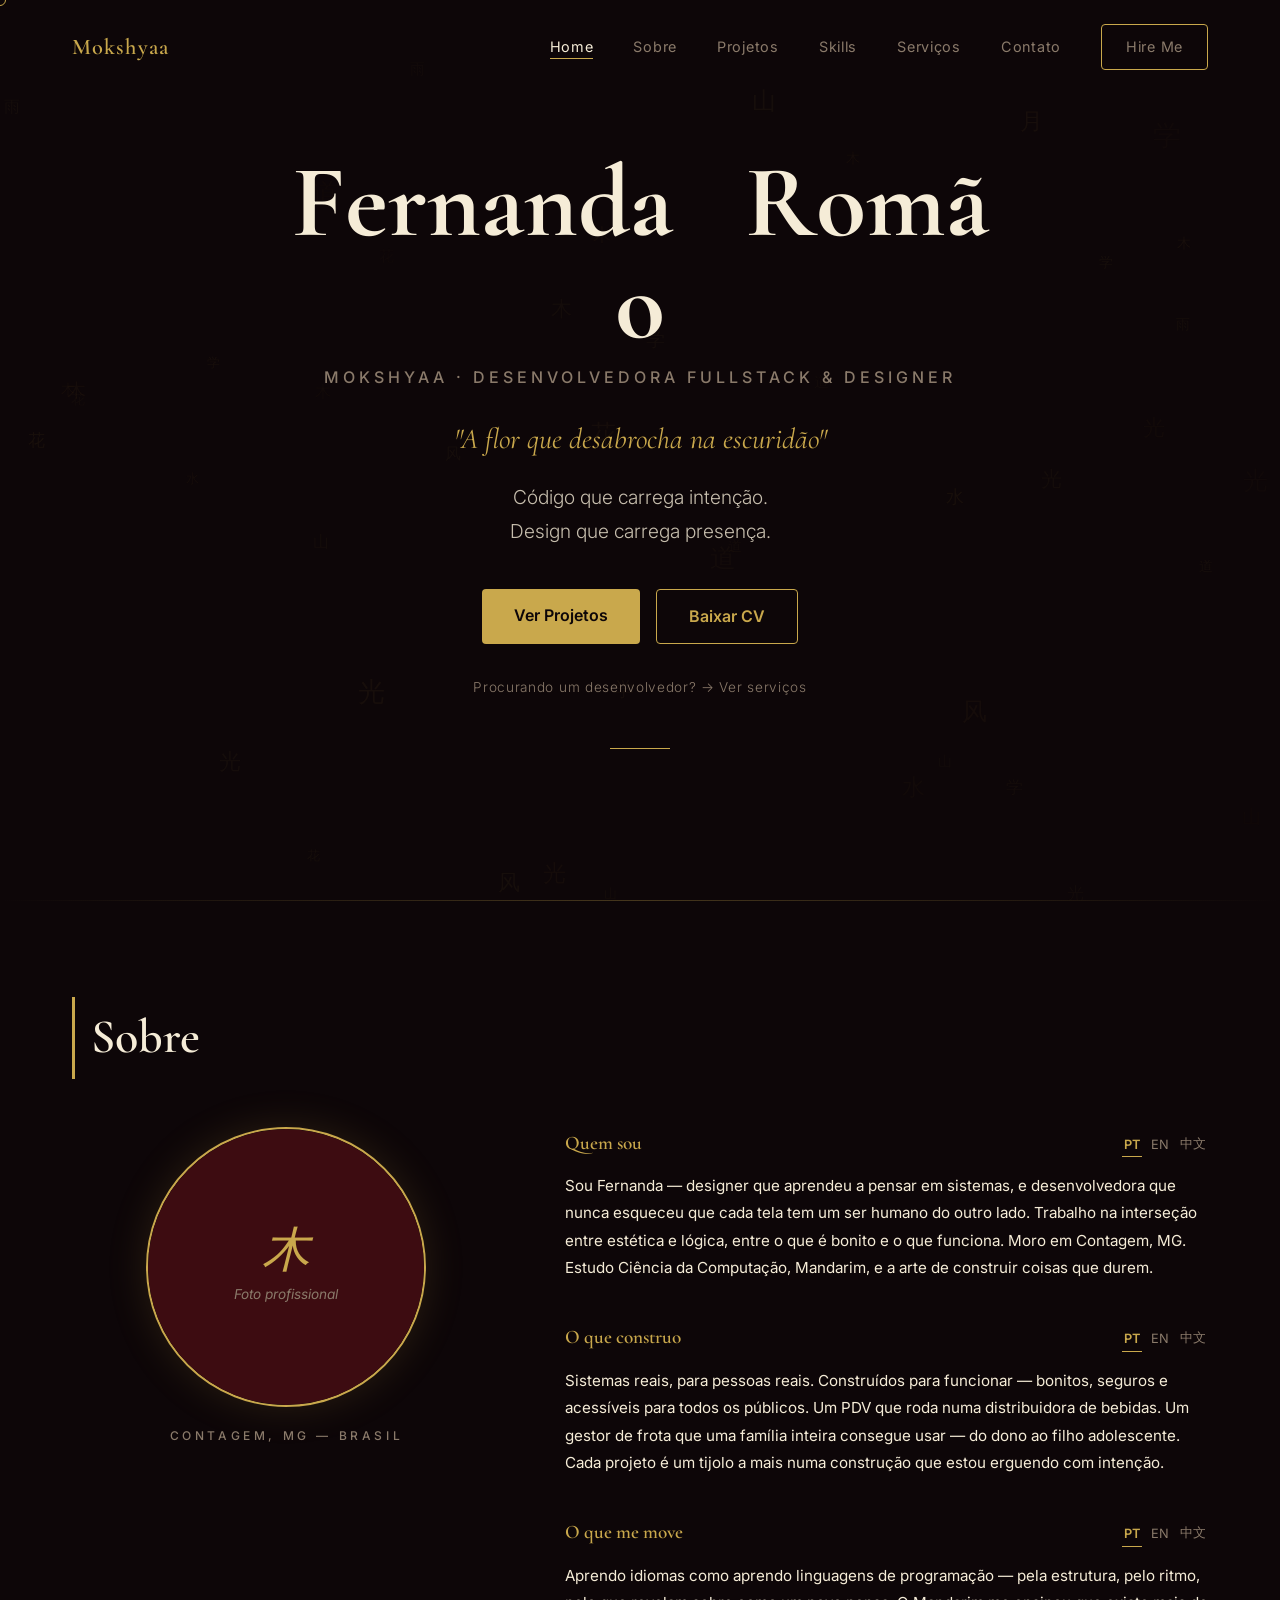
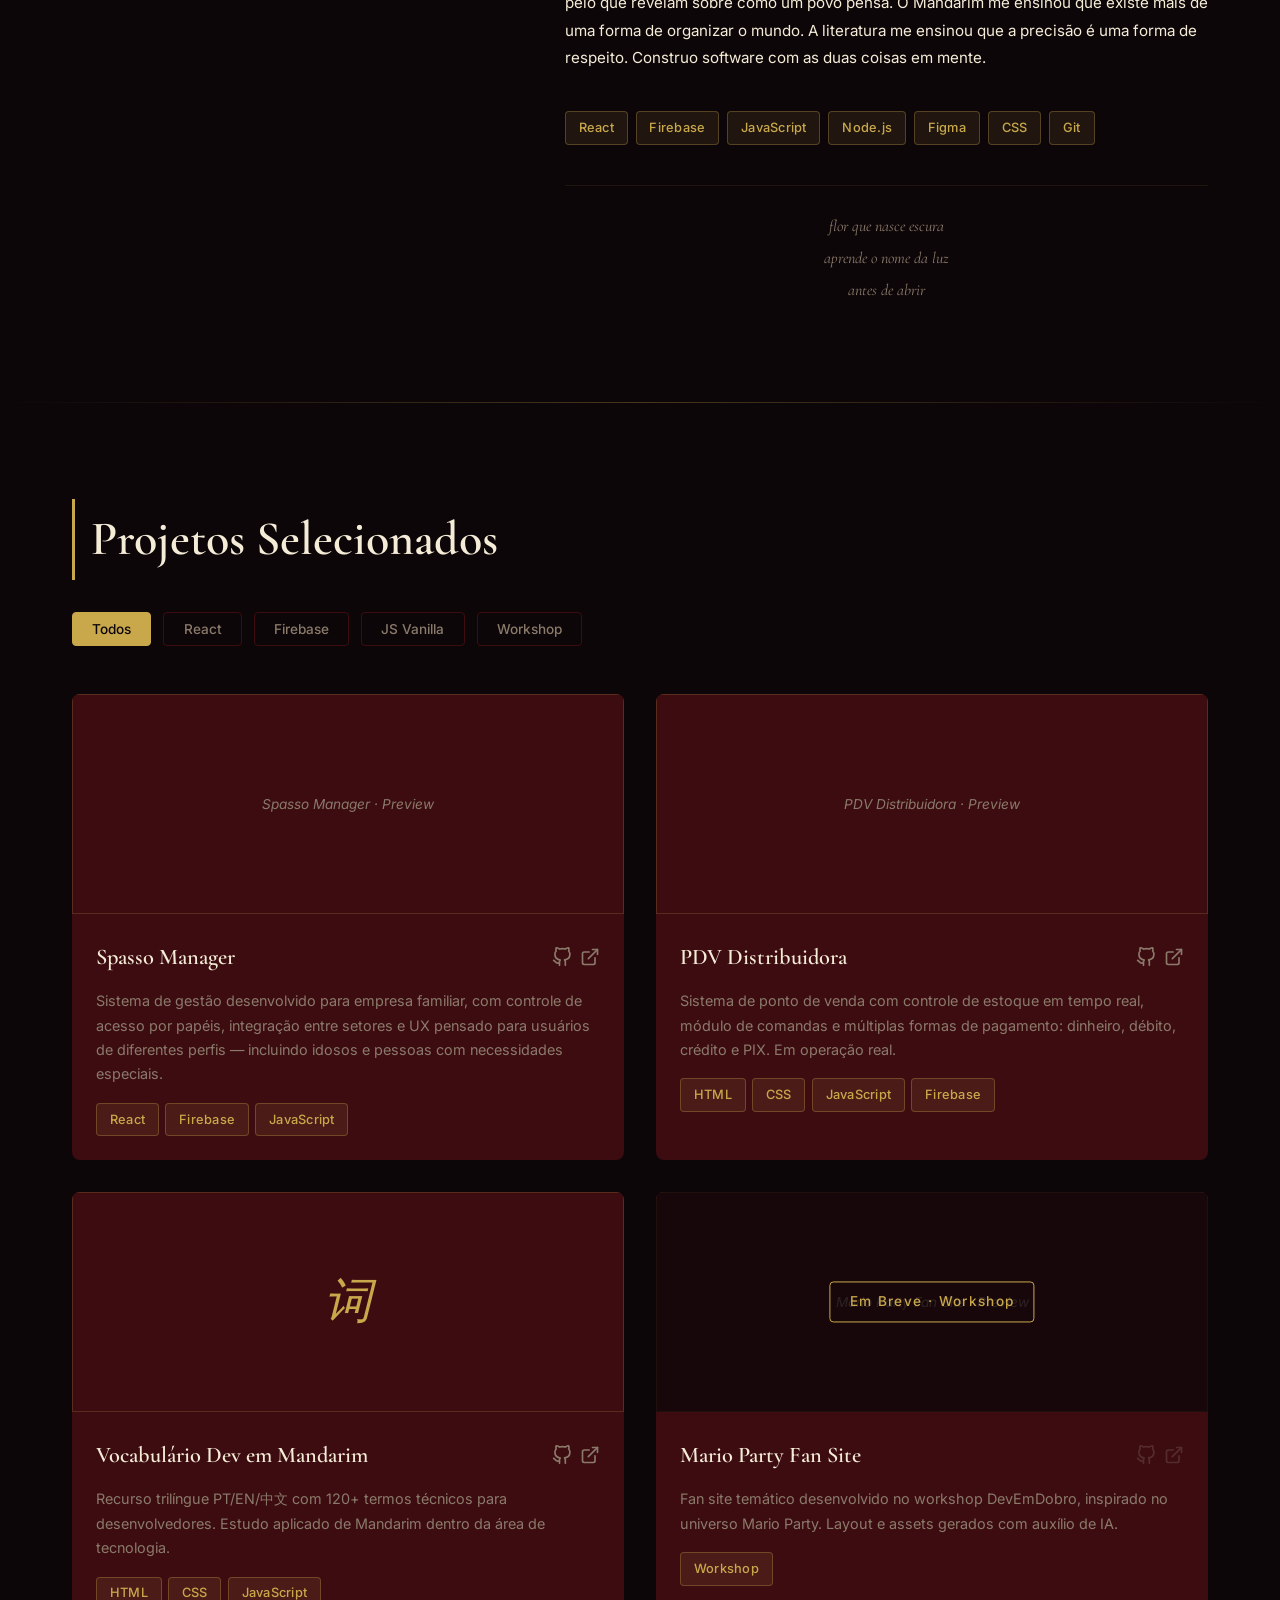
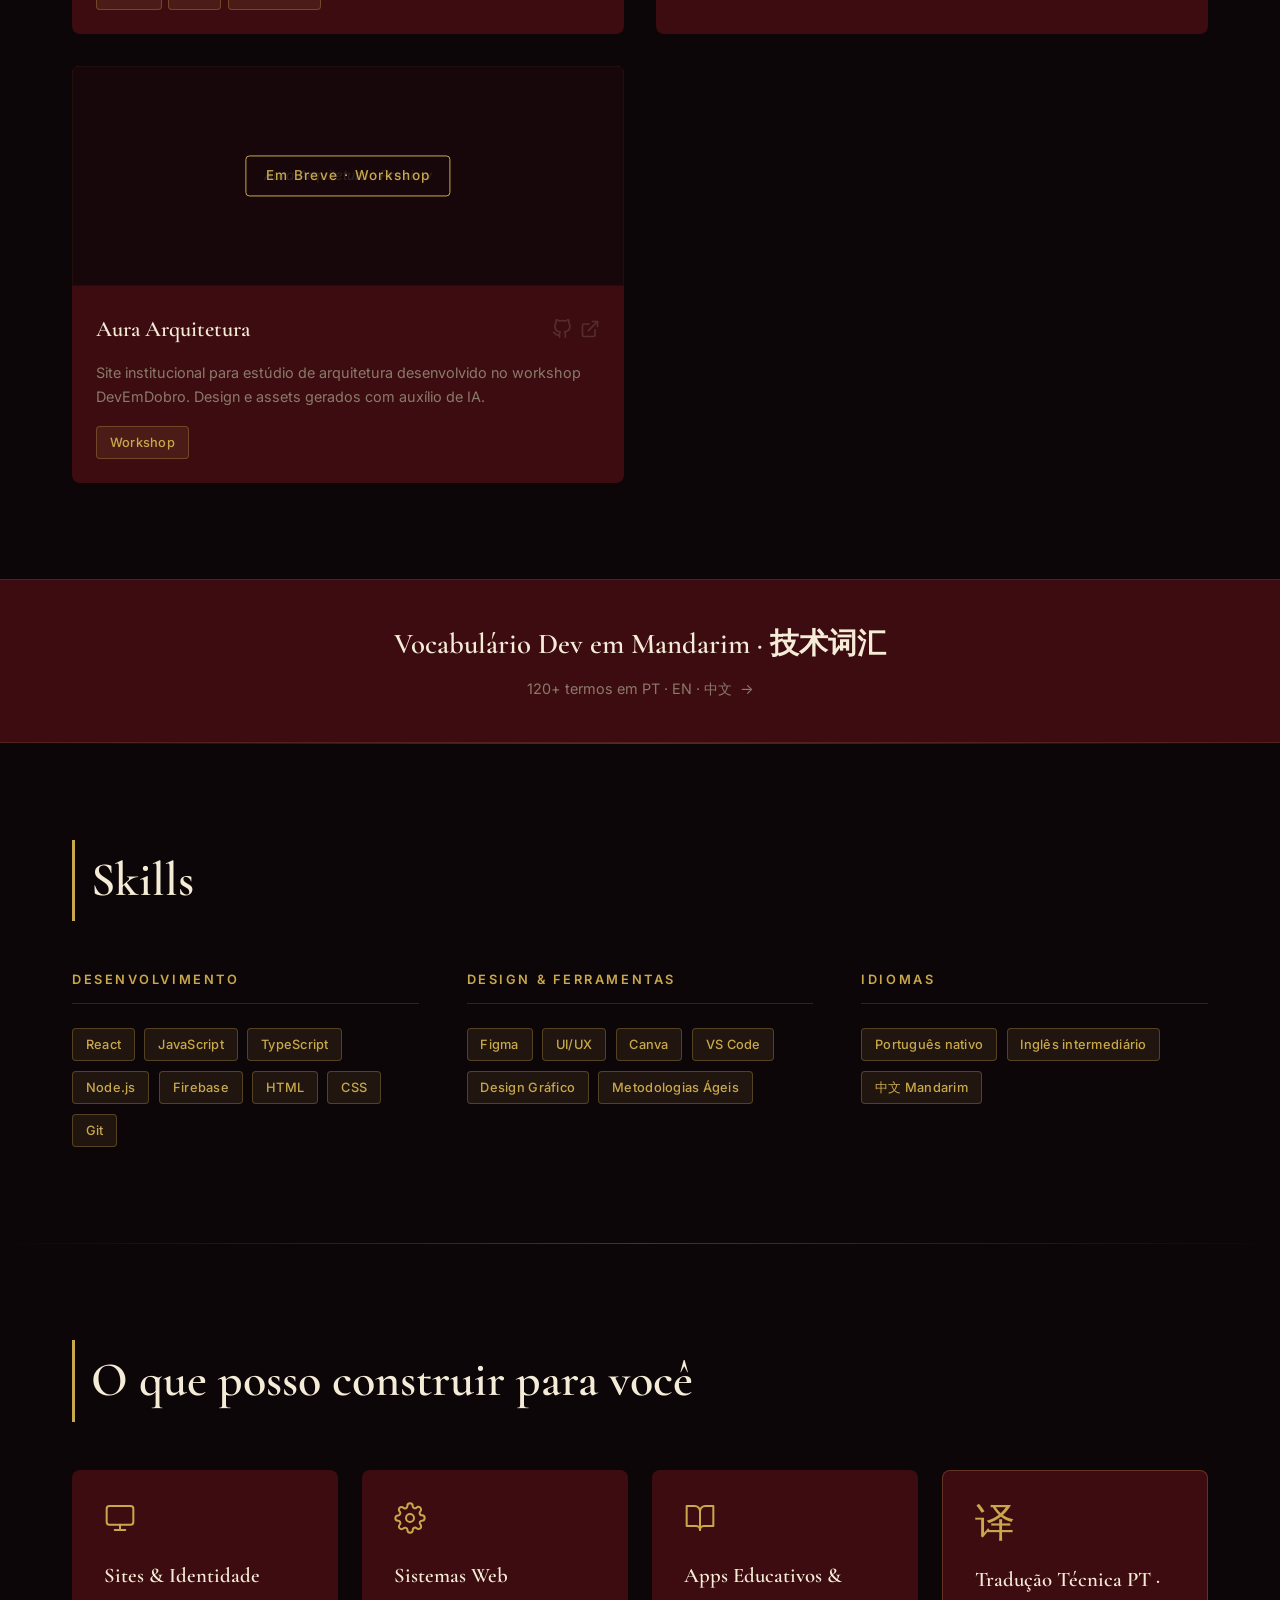
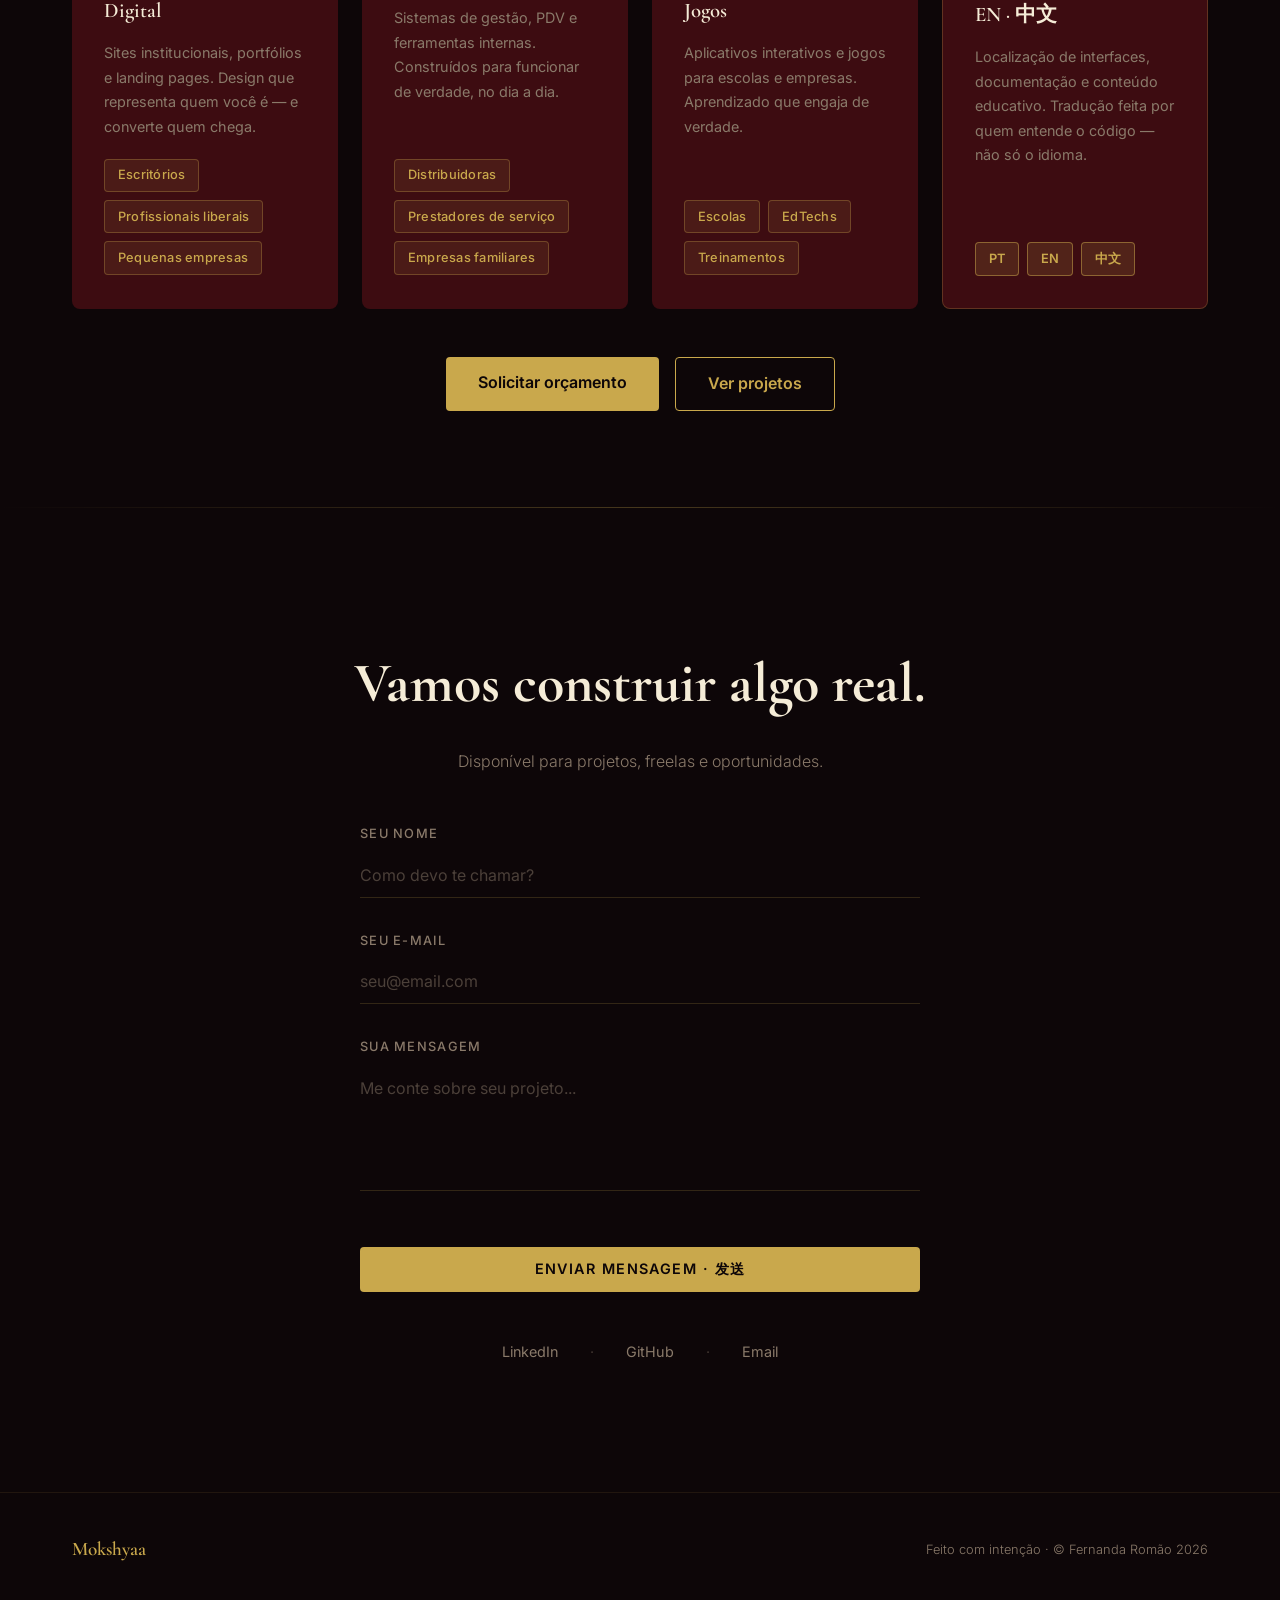
==== index.html @ 6d291804 "feat: estrutura do portifolio Fernanda Romao" ====
<!DOCTYPE html>
<html lang="pt-BR">
<head>
  <meta charset="UTF-8">
  <meta name="viewport" content="width=device-width, initial-scale=1.0">
  <meta name="description" content="Portfólio de Fernanda Romão — Desenvolvedora Fullstack & Designer. Código que carrega intenção. Design que carrega presença.">
  <meta name="author" content="Fernanda Romão">
  <meta name="theme-color" content="#0D0608">
 
  <!-- Open Graph -->
  <meta property="og:title" content="Mokshyaa · Fernanda Romão — Desenvolvedora Fullstack & Designer">
  <meta property="og:description" content="Código que carrega intenção. Design que carrega presença.">
  <meta property="og:type" content="website">
 
  <!-- Google Fonts -->
  <link rel="preconnect" href="https://fonts.googleapis.com">
  <link rel="preconnect" href="https://fonts.gstatic.com" crossorigin>
  <link href="https://fonts.googleapis.com/css2?family=Cormorant+Garamond:ital,wght@0,400;0,600;0,700;1,400;1,700&family=Inter:wght@300;400;500;600&family=JetBrains+Mono:wght@400&display=swap" rel="stylesheet">
 
  <link rel="prefetch" href="vocabulario.html">
 
  <title>Fernanda Romão · Mokshyaa</title>
 
  <!-- Favicon -->
  <link rel="icon" href="data:image/svg+xml,<svg xmlns='http://www.w3.org/2000/svg' viewBox='0 0 100 100'><text y='.9em' font-size='90'>木</text></svg>">
 
  <link rel="stylesheet" href="assets/css/style.css">
</head>
 
<body>
 
  <!-- Cursor customizado (apenas desktop) -->
  <div id="custom-cursor"></div>
 
  <!-- ==========================================
       NAVEGAÇÃO
  =========================================== -->
  <header id="navbar">
    <nav class="nav-container" aria-label="Navegação principal">
      <a href="#hero" class="nav-logo">Mokshyaa</a>
 
      <ul class="nav-links">
        <li><a href="#hero" class="nav-link active">Home</a></li>
        <li><a href="#sobre" class="nav-link">Sobre</a></li>
        <li><a href="#projetos" class="nav-link">Projetos</a></li>
        <li><a href="#skills" class="nav-link">Skills</a></li>
        <li><a href="#servicos" class="nav-link">Serviços</a></li>
        <li><a href="#contato" class="nav-link">Contato</a></li>
        <li><a href="#contato" class="btn-outline nav-hire">Hire Me</a></li>
      </ul>
 
      <button class="hamburger" aria-label="Abrir menu" aria-expanded="false" aria-controls="mobile-menu">
        <span></span>
        <span></span>
        <span></span>
      </button>
    </nav>
  </header>
 
  <!-- Menu mobile fullscreen -->
  <div class="mobile-menu" id="mobile-menu" aria-hidden="true">
    <a href="#hero" class="mobile-link">Home</a>
    <a href="#sobre" class="mobile-link">Sobre</a>
    <a href="#projetos" class="mobile-link">Projetos</a>
    <a href="#skills" class="mobile-link">Skills</a>
    <a href="#servicos" class="mobile-link">Serviços</a>
    <a href="#contato" class="mobile-link">Contato</a>
    <a href="#contato" class="btn-outline">Hire Me</a>
  </div>
 
  <!-- ==========================================
       CONTEÚDO PRINCIPAL
  =========================================== -->
  <main>
 
    <!-- ==========================================
         SEÇÃO 1 — HERO
    =========================================== -->
    <section id="hero" aria-label="Apresentação">
      <canvas id="hero-canvas"></canvas>
 
      <div class="hero-content">
        <h1 class="hero-name">
          <span style="animation-delay:0.05s">F</span><span style="animation-delay:0.10s">e</span><span style="animation-delay:0.15s">r</span><span style="animation-delay:0.20s">n</span><span style="animation-delay:0.25s">a</span><span style="animation-delay:0.30s">n</span><span style="animation-delay:0.35s">d</span><span style="animation-delay:0.40s">a</span>
          <span style="animation-delay:0.45s">&nbsp;</span>
          <span style="animation-delay:0.50s">R</span><span style="animation-delay:0.55s">o</span><span style="animation-delay:0.60s">m</span><span style="animation-delay:0.65s">ã</span><span style="animation-delay:0.70s">o</span>
        </h1>
 
        <p class="hero-brand">Mokshyaa · Desenvolvedora Fullstack & Designer</p>
 
        <p class="hero-tagline">"A flor que desabrocha na escuridão"</p>
 
        <p class="hero-phrase">
          Código que carrega intenção.<br>
          Design que carrega presença.
        </p>
 
        <div class="hero-ctas">
          <a href="#projetos" class="btn-primary">Ver Projetos</a>
          <a href="assets/docs/curriculo-fernanda.pdf" class="btn-outline" download>Baixar CV</a>
        </div>
 
        <a href="#servicos" class="hero-freelance">
          Procurando um desenvolvedor? → Ver serviços
        </a>
 
        <div class="hero-divider"></div>
      </div>
    </section>
 
    <hr class="section-divider">
 
    <!-- ==========================================
         SEÇÃO 2 — SOBRE
    =========================================== -->
    <section id="sobre" class="section">
      <div class="container">
        <h2 class="section-title reveal">Sobre</h2>
 
        <div class="about-grid">
 
          <!-- Coluna esquerda: foto -->
          <div class="about-left reveal">
            <div class="about-photo-wrapper">
              <div class="img-placeholder about-photo-placeholder">
                <span class="about-photo-char" aria-hidden="true">木</span>
                <span class="about-photo-text">Foto profissional</span>
              </div>
            </div>
            <p class="about-location">Contagem, MG — Brasil</p>
          </div>
 
          <!-- Coluna direita: textos -->
          <div class="about-right">
 
            <!-- Bloco 1: Quem sou -->
            <div class="about-block reveal" data-block="1">
              <div class="about-block-header">
                <h3 class="about-block-title">Quem sou</h3>
                <div class="lang-toggles">
                  <button class="lang-btn active" data-lang="pt" aria-label="Português">PT</button>
                  <button class="lang-btn" data-lang="en" aria-label="English">EN</button>
                  <button class="lang-btn" data-lang="zh" aria-label="中文">中文</button>
                </div>
              </div>
              <p class="about-block-text"
                 data-pt="Sou Fernanda — designer que aprendeu a pensar em sistemas, e desenvolvedora que nunca esqueceu que cada tela tem um ser humano do outro lado. Trabalho na interseção entre estética e lógica, entre o que é bonito e o que funciona. Moro em Contagem, MG. Estudo Ciência da Computação, Mandarim, e a arte de construir coisas que durem."
                 data-en="I'm Fernanda — a designer who learned to think in systems, and a developer who never forgot there's a human being on the other side of every screen. I work at the intersection of aesthetics and logic, of what's beautiful and what works. Based in Contagem, MG. Studying Computer Science, Mandarin, and the art of building things that last."
                 data-zh="[文本待审核 — texto pendente de revisão]">
                Sou Fernanda — designer que aprendeu a pensar em sistemas, e desenvolvedora que nunca esqueceu que cada tela tem um ser humano do outro lado. Trabalho na interseção entre estética e lógica, entre o que é bonito e o que funciona. Moro em Contagem, MG. Estudo Ciência da Computação, Mandarim, e a arte de construir coisas que durem.
              </p>
            </div>
 
            <!-- Bloco 2: O que construo -->
            <div class="about-block reveal" data-block="2">
              <div class="about-block-header">
                <h3 class="about-block-title">O que construo</h3>
                <div class="lang-toggles">
                  <button class="lang-btn active" data-lang="pt" aria-label="Português">PT</button>
                  <button class="lang-btn" data-lang="en" aria-label="English">EN</button>
                  <button class="lang-btn" data-lang="zh" aria-label="中文">中文</button>
                </div>
              </div>
              <p class="about-block-text"
                 data-pt="Sistemas reais, para pessoas reais. Construídos para funcionar — bonitos, seguros e acessíveis para todos os públicos. Um PDV que roda numa distribuidora de bebidas. Um gestor de frota que uma família inteira consegue usar — do dono ao filho adolescente. Cada projeto é um tijolo a mais numa construção que estou erguendo com intenção."
                 data-en="Real systems, for real people. Built to work — beautiful, secure and accessible for all audiences. A point-of-sale running in a beverage distributor. A fleet manager a whole family can use — from the owner to the teenage kid. Each project is one more brick in something I'm building with intention."
                 data-zh="[文本待审核]">
                Sistemas reais, para pessoas reais. Construídos para funcionar — bonitos, seguros e acessíveis para todos os públicos. Um PDV que roda numa distribuidora de bebidas. Um gestor de frota que uma família inteira consegue usar — do dono ao filho adolescente. Cada projeto é um tijolo a mais numa construção que estou erguendo com intenção.
              </p>
            </div>
 
            <!-- Bloco 3: O que me move -->
            <div class="about-block reveal" data-block="3">
              <div class="about-block-header">
                <h3 class="about-block-title">O que me move</h3>
                <div class="lang-toggles">
                  <button class="lang-btn active" data-lang="pt" aria-label="Português">PT</button>
                  <button class="lang-btn" data-lang="en" aria-label="English">EN</button>
                  <button class="lang-btn" data-lang="zh" aria-label="中文">中文</button>
                </div>
              </div>
              <p class="about-block-text"
                 data-pt="Aprendo idiomas como aprendo linguagens de programação — pela estrutura, pelo ritmo, pelo que revelam sobre como um povo pensa. O Mandarim me ensinou que existe mais de uma forma de organizar o mundo. A literatura me ensinou que a precisão é uma forma de respeito. Construo software com as duas coisas em mente."
                 data-en="I learn languages the way I learn programming languages — through structure, rhythm, and what they reveal about how a people thinks. Mandarin taught me there's more than one way to organize the world. Literature taught me that precision is a form of respect. I build software with both in mind."
                 data-zh="[文本待审核]">
                Aprendo idiomas como aprendo linguagens de programação — pela estrutura, pelo ritmo, pelo que revelam sobre como um povo pensa. O Mandarim me ensinou que existe mais de uma forma de organizar o mundo. A literatura me ensinou que a precisão é uma forma de respeito. Construo software com as duas coisas em mente.
              </p>
            </div>
 
            <!-- Badges de stack -->
            <div class="about-badges reveal">
              <span class="badge">React</span>
              <span class="badge">Firebase</span>
              <span class="badge">JavaScript</span>
              <span class="badge">Node.js</span>
              <span class="badge">Figma</span>
              <span class="badge">CSS</span>
              <span class="badge">Git</span>
            </div>
 
            <!-- Haiku -->
            <div class="about-haiku reveal">
              flor que nasce escura<br>
              aprende o nome da luz<br>
              antes de abrir
            </div>
 
          </div>
        </div>
      </div>
    </section>
 
    <hr class="section-divider">
 
    <!-- ==========================================
         SEÇÃO 3 — PROJETOS
    =========================================== -->
    <section id="projetos" class="section">
      <div class="container">
        <h2 class="section-title reveal">Projetos Selecionados</h2>
 
        <div class="projects-filter reveal">
          <button class="filter-btn active" data-filter="all">Todos</button>
          <button class="filter-btn" data-filter="react">React</button>
          <button class="filter-btn" data-filter="firebase">Firebase</button>
          <button class="filter-btn" data-filter="js-vanilla">JS Vanilla</button>
          <button class="filter-btn" data-filter="workshop">Workshop</button>
        </div>
 
        <div class="projects-grid">
 
          <!-- Card 1: Spasso Manager -->
          <article class="project-card reveal" data-tags="react firebase">
            <div class="project-image">
              <div class="img-placeholder">Spasso Manager · Preview</div>
            </div>
            <div class="project-body">
              <h3 class="project-title">
                Spasso Manager
                <div class="project-links">
                  <a href="#" class="project-link" aria-label="GitHub">
                    <svg width="20" height="20" viewBox="0 0 24 24" fill="none" stroke="currentColor" stroke-width="2" stroke-linecap="round" stroke-linejoin="round">
                      <path d="M9 19c-5 1.5-5-2.5-7-3m14 6v-3.87a3.37 3.37 0 0 0-.94-2.61c3.14-.35 6.44-1.53 6.44-7A5.44 5.44 0 0 0 20 4.77 5.07 5.07 0 0 0 19.91 1S18.73.65 16 2.48a13.38 13.38 0 0 0-7 0C6.27.65 5.09 1 5.09 1A5.07 5.07 0 0 0 5 4.77a5.44 5.44 0 0 0-1.5 3.78c0 5.42 3.3 6.61 6.44 7A3.37 3.37 0 0 0 9 18.13V22"></path>
                    </svg>
                  </a>
                  <a href="#" class="project-link" aria-label="Demo">
                    <svg width="20" height="20" viewBox="0 0 24 24" fill="none" stroke="currentColor" stroke-width="2" stroke-linecap="round" stroke-linejoin="round">
                      <path d="M18 13v6a2 2 0 0 1-2 2H5a2 2 0 0 1-2-2V8a2 2 0 0 1 2-2h6"></path>
                      <polyline points="15 3 21 3 21 9"></polyline>
                      <line x1="10" y1="14" x2="21" y2="3"></line>
                    </svg>
                  </a>
                </div>
              </h3>
              <p class="project-description">
                Sistema de gestão desenvolvido para empresa familiar, com controle de acesso por papéis, integração entre setores e UX pensado para usuários de diferentes perfis — incluindo idosos e pessoas com necessidades especiais.
              </p>
              <div class="project-tags">
                <span class="badge">React</span>
                <span class="badge">Firebase</span>
                <span class="badge">JavaScript</span>
              </div>
            </div>
          </article>
 
          <!-- Card 2: PDV Distribuidora -->
          <article class="project-card reveal" data-tags="js-vanilla firebase">
            <div class="project-image">
              <div class="img-placeholder">PDV Distribuidora · Preview</div>
            </div>
            <div class="project-body">
              <h3 class="project-title">
                PDV Distribuidora
                <div class="project-links">
                  <a href="#" class="project-link" aria-label="GitHub">
                    <svg width="20" height="20" viewBox="0 0 24 24" fill="none" stroke="currentColor" stroke-width="2" stroke-linecap="round" stroke-linejoin="round">
                      <path d="M9 19c-5 1.5-5-2.5-7-3m14 6v-3.87a3.37 3.37 0 0 0-.94-2.61c3.14-.35 6.44-1.53 6.44-7A5.44 5.44 0 0 0 20 4.77 5.07 5.07 0 0 0 19.91 1S18.73.65 16 2.48a13.38 13.38 0 0 0-7 0C6.27.65 5.09 1 5.09 1A5.07 5.07 0 0 0 5 4.77a5.44 5.44 0 0 0-1.5 3.78c0 5.42 3.3 6.61 6.44 7A3.37 3.37 0 0 0 9 18.13V22"></path>
                    </svg>
                  </a>
                  <a href="#" class="project-link" aria-label="Demo">
                    <svg width="20" height="20" viewBox="0 0 24 24" fill="none" stroke="currentColor" stroke-width="2" stroke-linecap="round" stroke-linejoin="round">
                      <path d="M18 13v6a2 2 0 0 1-2 2H5a2 2 0 0 1-2-2V8a2 2 0 0 1 2-2h6"></path>
                      <polyline points="15 3 21 3 21 9"></polyline>
                      <line x1="10" y1="14" x2="21" y2="3"></line>
                    </svg>
                  </a>
                </div>
              </h3>
              <p class="project-description">
                Sistema de ponto de venda com controle de estoque em tempo real, módulo de comandas e múltiplas formas de pagamento: dinheiro, débito, crédito e PIX. Em operação real.
              </p>
              <div class="project-tags">
                <span class="badge">HTML</span>
                <span class="badge">CSS</span>
                <span class="badge">JavaScript</span>
                <span class="badge">Firebase</span>
              </div>
            </div>
          </article>
 
          <!-- Card 3: Vocabulário Dev em Mandarim -->
          <article class="project-card reveal" data-tags="js-vanilla">
            <div class="project-image">
              <div class="img-placeholder" style="font-family:'Cormorant Garamond',serif;font-size:3rem;color:#C9A84C;">词</div>
            </div>
            <div class="project-body">
              <h3 class="project-title">
                Vocabulário Dev em Mandarim
                <div class="project-links">
                  <a href="#" class="project-link" aria-label="GitHub">
                    <svg width="20" height="20" viewBox="0 0 24 24" fill="none" stroke="currentColor" stroke-width="2" stroke-linecap="round" stroke-linejoin="round">
                      <path d="M9 19c-5 1.5-5-2.5-7-3m14 6v-3.87a3.37 3.37 0 0 0-.94-2.61c3.14-.35 6.44-1.53 6.44-7A5.44 5.44 0 0 0 20 4.77 5.07 5.07 0 0 0 19.91 1S18.73.65 16 2.48a13.38 13.38 0 0 0-7 0C6.27.65 5.09 1 5.09 1A5.07 5.07 0 0 0 5 4.77a5.44 5.44 0 0 0-1.5 3.78c0 5.42 3.3 6.61 6.44 7A3.37 3.37 0 0 0 9 18.13V22"></path>
                    </svg>
                  </a>
                  <a href="vocabulario.html" class="project-link" aria-label="Ver vocabulário">
                    <svg width="20" height="20" viewBox="0 0 24 24" fill="none" stroke="currentColor" stroke-width="2" stroke-linecap="round" stroke-linejoin="round">
                      <path d="M18 13v6a2 2 0 0 1-2 2H5a2 2 0 0 1-2-2V8a2 2 0 0 1 2-2h6"></path>
                      <polyline points="15 3 21 3 21 9"></polyline>
                      <line x1="10" y1="14" x2="21" y2="3"></line>
                    </svg>
                  </a>
                </div>
              </h3>
              <p class="project-description">
                Recurso trilíngue PT/EN/中文 com 120+ termos técnicos para desenvolvedores. Estudo aplicado de Mandarim dentro da área de tecnologia.
              </p>
              <div class="project-tags">
                <span class="badge">HTML</span>
                <span class="badge">CSS</span>
                <span class="badge">JavaScript</span>
              </div>
            </div>
          </article>
 
          <!-- Card 4: Mario Party Fan Site (Em Breve) -->
          <article class="project-card project-card--coming reveal" data-tags="workshop">
            <div class="project-image">
              <div class="img-placeholder">Mario Party Fan Site · Preview</div>
              <div class="project-image-overlay">
                <span class="project-coming-soon-badge">Em Breve · Workshop</span>
              </div>
            </div>
            <div class="project-body">
              <h3 class="project-title">
                Mario Party Fan Site
                <div class="project-links">
                  <span class="project-link project-link--disabled" aria-label="Indisponível">
                    <svg width="20" height="20" viewBox="0 0 24 24" fill="none" stroke="currentColor" stroke-width="2" stroke-linecap="round" stroke-linejoin="round">
                      <path d="M9 19c-5 1.5-5-2.5-7-3m14 6v-3.87a3.37 3.37 0 0 0-.94-2.61c3.14-.35 6.44-1.53 6.44-7A5.44 5.44 0 0 0 20 4.77 5.07 5.07 0 0 0 19.91 1S18.73.65 16 2.48a13.38 13.38 0 0 0-7 0C6.27.65 5.09 1 5.09 1A5.07 5.07 0 0 0 5 4.77a5.44 5.44 0 0 0-1.5 3.78c0 5.42 3.3 6.61 6.44 7A3.37 3.37 0 0 0 9 18.13V22"></path>
                    </svg>
                  </span>
                  <span class="project-link project-link--disabled" aria-label="Indisponível">
                    <svg width="20" height="20" viewBox="0 0 24 24" fill="none" stroke="currentColor" stroke-width="2" stroke-linecap="round" stroke-linejoin="round">
                      <path d="M18 13v6a2 2 0 0 1-2 2H5a2 2 0 0 1-2-2V8a2 2 0 0 1 2-2h6"></path>
                      <polyline points="15 3 21 3 21 9"></polyline>
                      <line x1="10" y1="14" x2="21" y2="3"></line>
                    </svg>
                  </span>
                </div>
              </h3>
              <p class="project-description">
                Fan site temático desenvolvido no workshop DevEmDobro, inspirado no universo Mario Party. Layout e assets gerados com auxílio de IA.
              </p>
              <div class="project-tags">
                <span class="badge">Workshop</span>
              </div>
            </div>
          </article>
 
          <!-- Card 5: Aura Arquitetura (Em Breve) -->
          <article class="project-card project-card--coming reveal" data-tags="workshop">
            <div class="project-image">
              <div class="img-placeholder">Aura Arquitetura · Preview</div>
              <div class="project-image-overlay">
                <span class="project-coming-soon-badge">Em Breve · Workshop</span>
              </div>
            </div>
            <div class="project-body">
              <h3 class="project-title">
                Aura Arquitetura
                <div class="project-links">
                  <span class="project-link project-link--disabled" aria-label="Indisponível">
                    <svg width="20" height="20" viewBox="0 0 24 24" fill="none" stroke="currentColor" stroke-width="2" stroke-linecap="round" stroke-linejoin="round">
                      <path d="M9 19c-5 1.5-5-2.5-7-3m14 6v-3.87a3.37 3.37 0 0 0-.94-2.61c3.14-.35 6.44-1.53 6.44-7A5.44 5.44 0 0 0 20 4.77 5.07 5.07 0 0 0 19.91 1S18.73.65 16 2.48a13.38 13.38 0 0 0-7 0C6.27.65 5.09 1 5.09 1A5.07 5.07 0 0 0 5 4.77a5.44 5.44 0 0 0-1.5 3.78c0 5.42 3.3 6.61 6.44 7A3.37 3.37 0 0 0 9 18.13V22"></path>
                    </svg>
                  </span>
                  <span class="project-link project-link--disabled" aria-label="Indisponível">
                    <svg width="20" height="20" viewBox="0 0 24 24" fill="none" stroke="currentColor" stroke-width="2" stroke-linecap="round" stroke-linejoin="round">
                      <path d="M18 13v6a2 2 0 0 1-2 2H5a2 2 0 0 1-2-2V8a2 2 0 0 1 2-2h6"></path>
                      <polyline points="15 3 21 3 21 9"></polyline>
                      <line x1="10" y1="14" x2="21" y2="3"></line>
                    </svg>
                  </span>
                </div>
              </h3>
              <p class="project-description">
                Site institucional para estúdio de arquitetura desenvolvido no workshop DevEmDobro. Design e assets gerados com auxílio de IA.
              </p>
              <div class="project-tags">
                <span class="badge">Workshop</span>
              </div>
            </div>
          </article>
 
        </div>
      </div>
    </section>
 
    <!-- ==========================================
         BANNER — Vocabulário Tech
    =========================================== -->
    <a href="vocabulario.html" class="vocab-banner" aria-label="Ver vocabulário completo">
      <div class="container">
        <div class="vocab-banner-content">
          <span class="vocab-banner-title">Vocabulário Dev em Mandarim · 技术词汇</span>
          <span class="vocab-banner-sub">
            120+ termos em PT · EN · 中文
            <span class="vocab-banner-arrow">→</span>
          </span>
        </div>
      </div>
    </a>
 
    <hr class="section-divider">
 
    <!-- ==========================================
         SEÇÃO 5 — SKILLS
    =========================================== -->
    <section id="skills" class="section">
      <div class="container">
        <h2 class="section-title reveal">Skills</h2>
 
        <div class="skills-grid">
 
          <div class="skills-column reveal">
            <h3>Desenvolvimento</h3>
            <div class="skills-tags">
              <span class="skill-tag badge">React</span>
              <span class="skill-tag badge">JavaScript</span>
              <span class="skill-tag badge">TypeScript</span>
              <span class="skill-tag badge">Node.js</span>
              <span class="skill-tag badge">Firebase</span>
              <span class="skill-tag badge">HTML</span>
              <span class="skill-tag badge">CSS</span>
              <span class="skill-tag badge">Git</span>
            </div>
          </div>
 
          <div class="skills-column reveal">
            <h3>Design & Ferramentas</h3>
            <div class="skills-tags">
              <span class="skill-tag badge">Figma</span>
              <span class="skill-tag badge">UI/UX</span>
              <span class="skill-tag badge">Canva</span>
              <span class="skill-tag badge">VS Code</span>
              <span class="skill-tag badge">Design Gráfico</span>
              <span class="skill-tag badge">Metodologias Ágeis</span>
            </div>
          </div>
 
          <div class="skills-column reveal">
            <h3>Idiomas</h3>
            <div class="skills-tags">
              <span class="skill-tag badge">Português nativo</span>
              <span class="skill-tag badge">Inglês intermediário</span>
              <span class="skill-tag badge">中文 Mandarim</span>
            </div>
          </div>
 
        </div>
      </div>
    </section>
 
    <hr class="section-divider">
 
    <!-- ==========================================
         SEÇÃO 6 — SERVIÇOS
    =========================================== -->
    <section id="servicos" class="section">
      <div class="container">
        <h2 class="section-title reveal">O que posso construir para você</h2>
 
        <div class="services-grid">
 
          <!-- Card 1: Sites -->
          <article class="service-card reveal">
            <span class="service-icon" aria-hidden="true">
              <svg width="32" height="32" viewBox="0 0 24 24" fill="none" stroke="currentColor" stroke-width="1.5" stroke-linecap="round" stroke-linejoin="round">
                <rect x="2" y="3" width="20" height="14" rx="2" ry="2"></rect>
                <line x1="8" y1="21" x2="16" y2="21"></line>
                <line x1="12" y1="17" x2="12" y2="21"></line>
              </svg>
            </span>
            <h3 class="service-title">Sites & Identidade Digital</h3>
            <p class="service-description">
              Sites institucionais, portfólios e landing pages.
              Design que representa quem você é — e converte quem chega.
            </p>
            <div class="service-badges">
              <span class="badge">Escritórios</span>
              <span class="badge">Profissionais liberais</span>
              <span class="badge">Pequenas empresas</span>
            </div>
          </article>
 
          <!-- Card 2: Sistemas -->
          <article class="service-card reveal">
            <span class="service-icon" aria-hidden="true">
              <svg width="32" height="32" viewBox="0 0 24 24" fill="none" stroke="currentColor" stroke-width="1.5" stroke-linecap="round" stroke-linejoin="round">
                <circle cx="12" cy="12" r="3"></circle>
                <path d="M19.4 15a1.65 1.65 0 0 0 .33 1.82l.06.06a2 2 0 0 1 0 2.83 2 2 0 0 1-2.83 0l-.06-.06a1.65 1.65 0 0 0-1.82-.33 1.65 1.65 0 0 0-1 1.51V21a2 2 0 0 1-2 2 2 2 0 0 1-2-2v-.09A1.65 1.65 0 0 0 9 19.4a1.65 1.65 0 0 0-1.82.33l-.06.06a2 2 0 0 1-2.83 0 2 2 0 0 1 0-2.83l.06-.06a1.65 1.65 0 0 0 .33-1.82 1.65 1.65 0 0 0-1.51-1H3a2 2 0 0 1-2-2 2 2 0 0 1 2-2h.09A1.65 1.65 0 0 0 4.6 9a1.65 1.65 0 0 0-.33-1.82l-.06-.06a2 2 0 0 1 0-2.83 2 2 0 0 1 2.83 0l.06.06a1.65 1.65 0 0 0 1.82.33H9a1.65 1.65 0 0 0 1-1.51V3a2 2 0 0 1 2-2 2 2 0 0 1 2 2v.09a1.65 1.65 0 0 0 1 1.51 1.65 1.65 0 0 0 1.82-.33l.06-.06a2 2 0 0 1 2.83 0 2 2 0 0 1 0 2.83l-.06.06a1.65 1.65 0 0 0-.33 1.82V9a1.65 1.65 0 0 0 1.51 1H21a2 2 0 0 1 2 2 2 2 0 0 1-2 2h-.09a1.65 1.65 0 0 0-1.51 1z"></path>
              </svg>
            </span>
            <h3 class="service-title">Sistemas Web</h3>
            <p class="service-description">
              Sistemas de gestão, PDV e ferramentas internas.
              Construídos para funcionar de verdade, no dia a dia.
            </p>
            <div class="service-badges">
              <span class="badge">Distribuidoras</span>
              <span class="badge">Prestadores de serviço</span>
              <span class="badge">Empresas familiares</span>
            </div>
          </article>
 
          <!-- Card 3: Apps Educativos -->
          <article class="service-card reveal">
            <span class="service-icon" aria-hidden="true">
              <svg width="32" height="32" viewBox="0 0 24 24" fill="none" stroke="currentColor" stroke-width="1.5" stroke-linecap="round" stroke-linejoin="round">
                <path d="M2 3h6a4 4 0 0 1 4 4v14a3 3 0 0 0-3-3H2z"></path>
                <path d="M22 3h-6a4 4 0 0 0-4 4v14a3 3 0 0 1 3-3h7z"></path>
              </svg>
            </span>
            <h3 class="service-title">Apps Educativos & Jogos</h3>
            <p class="service-description">
              Aplicativos interativos e jogos para escolas e empresas.
              Aprendizado que engaja de verdade.
            </p>
            <div class="service-badges">
              <span class="badge">Escolas</span>
              <span class="badge">EdTechs</span>
              <span class="badge">Treinamentos</span>
            </div>
          </article>
 
          <!-- Card 4: Tradução Técnica (destaque) -->
          <article class="service-card service-card--highlight reveal">
            <span class="service-icon service-icon--char" aria-hidden="true">译</span>
            <h3 class="service-title">Tradução Técnica PT · EN · 中文</h3>
            <p class="service-description">
              Localização de interfaces, documentação e conteúdo educativo.
              Tradução feita por quem entende o código — não só o idioma.
            </p>
            <div class="service-badges">
              <span class="badge badge--gold">PT</span>
              <span class="badge badge--gold">EN</span>
              <span class="badge badge--gold">中文</span>
            </div>
          </article>
 
        </div>
 
        <div class="services-ctas reveal">
          <a href="#contato" class="btn-primary">Solicitar orçamento</a>
          <a href="#projetos" class="btn-outline">Ver projetos</a>
        </div>
      </div>
    </section>
 
    <hr class="section-divider">
 
    <!-- ==========================================
         SEÇÃO 7 — CONTATO
    =========================================== -->
    <section id="contato" class="section section-contact">
      <div class="container">
 
        <h2 class="contact-title reveal">Vamos construir algo real.</h2>
 
        <p class="contact-subtitle reveal">
          Disponível para projetos, freelas e oportunidades.
        </p>
 
        <form class="contact-form reveal" id="contactForm" novalidate>
 
          <div class="form-group" id="group-nome">
            <label for="nome">Seu Nome</label>
            <input type="text" id="nome" name="nome"
              placeholder="Como devo te chamar?" autocomplete="name">
            <span class="form-error-msg" id="error-nome">Nome é obrigatório</span>
          </div>
 
          <div class="form-group" id="group-email">
            <label for="email">Seu E-mail</label>
            <input type="email" id="email" name="email"
              placeholder="seu@email.com" autocomplete="email">
            <span class="form-error-msg" id="error-email">E-mail é obrigatório</span>
          </div>
 
          <div class="form-group" id="group-mensagem">
            <label for="mensagem">Sua Mensagem</label>
            <textarea id="mensagem" name="mensagem" rows="5"
              placeholder="Me conte sobre seu projeto..."></textarea>
            <span class="form-error-msg" id="error-mensagem">Mensagem é obrigatória</span>
          </div>
 
          <button type="submit" class="btn-primary contact-submit">
            ENVIAR MENSAGEM · 发送
          </button>
 
        </form>
 
        <div class="contact-success" id="contactSuccess" hidden>
          Mensagem enviada. Em breve retorno.
        </div>
 
        <div class="contact-links reveal">
          <a href="#" class="contact-link" target="_blank" rel="noopener noreferrer">LinkedIn</a>
          <span class="contact-link-separator">·</span>
          <a href="#" class="contact-link" target="_blank" rel="noopener noreferrer">GitHub</a>
          <span class="contact-link-separator">·</span>
          <a href="mailto:seuemail@email.com" class="contact-link">Email</a>
        </div>
 
      </div>
    </section>
 
  </main>
 
  <!-- ==========================================
       FOOTER
  =========================================== -->
  <footer class="footer">
    <div class="container">
      <div class="footer-content">
        <span class="footer-brand">Mokshyaa</span>
        <span class="footer-copy">Feito com intenção · © Fernanda Romão 2026</span>
      </div>
    </div>
  </footer>
 
  <!-- Botão scroll-to-top -->
  <button class="scroll-top-btn" id="scrollTopBtn" aria-label="Voltar ao topo">
    <svg width="20" height="20" viewBox="0 0 24 24" fill="none" stroke="currentColor" stroke-width="2" stroke-linecap="round" stroke-linejoin="round">
      <line x1="12" y1="19" x2="12" y2="5"></line>
      <polyline points="5 12 12 5 19 12"></polyline>
    </svg>
  </button>
 
  <!-- JavaScript -->
  <script src="assets/js/main.js" defer></script>
 
</body>
</html>
---- assets/css/style.css ----
/* ============================================
       === PALETA DE CORES & VARIÁVEIS ===
       ============================================ */
    :root {
      --bg-primary: #0D0608;
      --bg-surface: #3D0C11;
      --bg-deep: #2A0A0A;
      --text-primary: #F5ECD7;
      --text-muted: #8A7A6A;
      --accent-gold: #C9A84C;
      --accent-hover: #E2BC6A;
      --transition-fast: 200ms ease;
      --transition-mid: 300ms ease;
      --transition-slow: 600ms ease;
    }

    /* ============================================
       === RESET & BASE ===
       ============================================ */
    *,
    *::before,
    *::after {
      box-sizing: border-box;
      margin: 0;
      padding: 0;
    }

    html {
      scroll-behavior: smooth;
    }

    ::selection {
      background: #C9A84C;
      color: #0D0608;
    }

    /* ============================================
       === TIPOGRAFIA BASE ===
       ============================================ */
    body {
      font-family: 'Inter', sans-serif;
      background: var(--bg-primary);
      color: var(--text-primary);
      line-height: 1.7;
      overflow-x: hidden;
      -webkit-font-smoothing: antialiased;
      -moz-osx-font-smoothing: grayscale;
    }

    h1, h2, h3 {
      font-family: 'Cormorant Garamond', serif;
    }

    code, pre {
      font-family: 'JetBrains Mono', monospace;
    }

    /* Tamanhos base responsivos com clamp() */
    h1 { font-size: clamp(2rem, 5vw, 3.5rem); }
    h2 { font-size: clamp(1.5rem, 4vw, 2.5rem); }
    h3 { font-size: clamp(1.2rem, 3vw, 1.8rem); }
    p  { font-size: clamp(0.9rem, 1.5vw, 1rem); }

    /* ============================================
       === UTILITÁRIOS ===
       ============================================ */
    .container {
      max-width: 1200px;
      margin: 0 auto;
      padding: 0 2rem;
    }

    /* Título de seção com barra decorativa à esquerda */
    .section-title {
      font-family: 'Cormorant Garamond', serif;
      font-weight: 600;
      font-size: clamp(2rem, 5vw, 3rem);
      color: #F5ECD7;
      border-left: 3px solid var(--accent-gold);
      padding-left: 1rem;
      margin-bottom: 2rem;
    }

    /* Badge decorativo */
    .badge {
      display: inline-block;
      background: rgba(201, 168, 76, 0.1);
      border: 1px solid rgba(201, 168, 76, 0.3);
      color: #C9A84C;
      border-radius: 4px;
      padding: 0.3rem 0.8rem;
      font-family: 'Inter', sans-serif;
      font-weight: 500;
      font-size: 0.8rem;
      letter-spacing: 0.02em;
    }

    /* Botão primário */
    .btn-primary {
      display: inline-block;
      background: #C9A84C;
      color: #0D0608;
      font-family: 'Inter', sans-serif;
      font-weight: 600;
      padding: 0.8rem 2rem;
      border-radius: 4px;
      border: none;
      cursor: pointer;
      text-decoration: none;
      transition: var(--transition-mid);
    }

    .btn-primary:hover {
      background: #E2BC6A;
      transform: translateY(-2px);
    }

    /* Botão outline */
    .btn-outline {
      display: inline-block;
      border: 1px solid #C9A84C;
      color: #C9A84C;
      background: transparent;
      font-family: 'Inter', sans-serif;
      font-weight: 600;
      padding: 0.8rem 2rem;
      border-radius: 4px;
      cursor: pointer;
      text-decoration: none;
      transition: var(--transition-mid);
    }

    .btn-outline:hover {
      background: #C9A84C;
      color: #0D0608;
    }

    /* Placeholder de imagem */
    .img-placeholder {
      background: #3D0C11;
      border: 1px solid rgba(201, 168, 76, 0.2);
      display: flex;
      align-items: center;
      justify-content: center;
      color: #8A7A6A;
      font-size: 0.85rem;
      font-style: italic;
      text-align: center;
      padding: 2rem;
      min-height: 200px;
    }

    /* Animação de revelação no scroll */
    .reveal {
      opacity: 0;
      transform: translateY(30px);
      transition: var(--transition-slow);
    }

    .reveal.visible {
      opacity: 1;
      transform: none;
    }

    /* Divisor entre seções */
    .section-divider {
      border: none;
      height: 1px;
      background: linear-gradient(
        to right,
        transparent,
        rgba(201, 168, 76, 0.3),
        transparent
      );
      margin: 0;
    }

    /* ============================================
       === NAVEGAÇÃO ===
       ============================================ */
    #navbar {
      position: fixed;
      top: 0;
      width: 100%;
      z-index: 1000;
      transition: var(--transition-mid);
      padding: 1.5rem 0;
    }

    #navbar.navbar-scrolled {
      backdrop-filter: blur(12px);
      -webkit-backdrop-filter: blur(12px);
      background: rgba(13, 6, 8, 0.85);
      border-bottom: 1px solid rgba(201, 168, 76, 0.1);
      padding: 1rem 0;
    }

    .nav-container {
      max-width: 1200px;
      margin: 0 auto;
      padding: 0 2rem;
      display: flex;
      align-items: center;
      justify-content: space-between;
    }

    /* Logo */
    .nav-logo {
      font-family: 'Cormorant Garamond', serif;
      font-weight: 600;
      font-size: 1.4rem;
      color: #C9A84C;
      text-decoration: none;
      letter-spacing: 0.05em;
      transition: var(--transition-fast);
    }

    .nav-logo:hover {
      color: #E2BC6A;
    }

    /* Links de navegação desktop */
    .nav-links {
      display: flex;
      list-style: none;
      gap: 2.5rem;
      align-items: center;
    }

    .nav-links a {
      font-family: 'Inter', sans-serif;
      font-weight: 400;
      font-size: 0.9rem;
      color: #8A7A6A;
      text-decoration: none;
      letter-spacing: 0.05em;
      transition: var(--transition-fast);
      position: relative;
    }

    .nav-links a::after {
      content: '';
      position: absolute;
      bottom: -4px;
      left: 0;
      width: 0;
      height: 1px;
      background: #C9A84C;
      transition: width var(--transition-fast);
    }

    .nav-links a:hover,
    .nav-links a.active {
      color: #F5ECD7;
    }

    .nav-links a:hover::after,
    .nav-links a.active::after {
      width: 100%;
    }

    /* Botão Hire Me */
    .nav-hire {
      font-size: 0.85rem;
      padding: 0.6rem 1.5rem;
    }

    /* Botão hambúrguer */
    .hamburger {
      display: none;
      flex-direction: column;
      justify-content: space-between;
      width: 28px;
      height: 20px;
      background: none;
      border: none;
      cursor: pointer;
      padding: 0;
      z-index: 1001;
    }

    .hamburger span {
      display: block;
      width: 100%;
      height: 2px;
      background: #F5ECD7;
      transition: var(--transition-mid);
      transform-origin: center;
    }

    .hamburger.active span:nth-child(1) {
      transform: translateY(9px) rotate(45deg);
    }

    .hamburger.active span:nth-child(2) {
      opacity: 0;
    }

    .hamburger.active span:nth-child(3) {
      transform: translateY(-9px) rotate(-45deg);
    }

    /* Menu mobile fullscreen */
    .mobile-menu {
      position: fixed;
      top: 0;
      left: 0;
      width: 100%;
      height: 100%;
      background: #0D0608;
      z-index: 999;
      display: flex;
      flex-direction: column;
      align-items: center;
      justify-content: center;
      gap: 2rem;
      transform: translateX(-100%);
      transition: transform 400ms ease;
    }

    .mobile-menu.active {
      transform: translateX(0);
    }

    .mobile-menu a {
      font-family: 'Cormorant Garamond', serif;
      font-size: 2rem;
      color: #F5ECD7;
      text-decoration: none;
      transition: var(--transition-fast);
    }

    .mobile-menu a:hover {
      color: #C9A84C;
    }

    /* ============================================
       === HERO ===
       ============================================ */
    #hero {
      height: 100vh;
      display: flex;
      align-items: center;
      justify-content: center;
      position: relative;
      overflow: hidden;
    }

    #hero-canvas {
      position: absolute;
      top: 0;
      left: 0;
      width: 100%;
      height: 100%;
      z-index: 0;
    }

    .hero-content {
      position: relative;
      z-index: 1;
      text-align: center;
      max-width: 800px;
      padding: 2rem;
    }

    /* Nome com animação letra por letra */
    .hero-name {
      font-family: 'Cormorant Garamond', serif;
      font-weight: 700;
      font-size: clamp(3rem, 8vw, 7rem);
      color: #F5ECD7;
      line-height: 1;
      margin-bottom: 0.5rem;
    }

    .hero-name span {
      display: inline-block;
      opacity: 0;
      transform: translateY(20px);
      animation: letterReveal 0.6s ease forwards;
    }

    @keyframes letterReveal {
      from {
        opacity: 0;
        transform: translateY(20px);
      }
      to {
        opacity: 1;
        transform: translateY(0);
      }
    }

    /* Marca / cargo */
    .hero-brand {
      font-family: 'Inter', sans-serif;
      font-weight: 500;
      font-size: clamp(0.8rem, 2vw, 1rem);
      letter-spacing: 0.25em;
      color: #8A7A6A;
      text-transform: uppercase;
      margin-bottom: 1.5rem;
    }

    /* Tagline */
    .hero-tagline {
      font-family: 'Cormorant Garamond', serif;
      font-weight: 400;
      font-style: italic;
      font-size: clamp(1.2rem, 3vw, 1.8rem);
      color: #C9A84C;
      margin-bottom: 1rem;
    }

    /* Frase de impacto */
    .hero-phrase {
      font-family: 'Inter', sans-serif;
      font-weight: 300;
      font-size: clamp(1rem, 2vw, 1.2rem);
      color: #F5ECD7;
      opacity: 0.8;
      margin-bottom: 2.5rem;
      line-height: 1.8;
    }

    /* Container dos CTAs */
    .hero-ctas {
      display: flex;
      gap: 1rem;
      justify-content: center;
      flex-wrap: wrap;
      margin-bottom: 1.5rem;
    }

    /* Link freelance */
    .hero-freelance {
      display: inline-block;
      font-family: 'Inter', sans-serif;
      font-weight: 300;
      font-size: 0.85rem;
      color: #8A7A6A;
      text-decoration: none;
      letter-spacing: 0.05em;
      transition: var(--transition-fast);
      margin-top: 0.5rem;
    }

    .hero-freelance:hover {
      color: #C9A84C;
    }

    /* Divisor do hero */
    .hero-divider {
      width: 60px;
      height: 1px;
      background: #C9A84C;
      margin: 3rem auto 0;
    }

    /* ============================================
       === CURSOR CUSTOMIZADO ===
       ============================================ */
    #custom-cursor {
      position: fixed;
      width: 12px;
      height: 12px;
      border: 1.5px solid #C9A84C;
      border-radius: 50%;
      pointer-events: none;
      z-index: 9999;
      transition: width 80ms ease, height 80ms ease, 
                  border-color 80ms ease, transform 80ms ease;
      transform: translate(-50%, -50%);
    }

    #custom-cursor.hover {
      width: 24px;
      height: 24px;
      border-color: #E2BC6A;
    }

    /* ============================================
       === SEÇÕES PLACEHOLDER (Partes 2-5) ===
       ============================================ */
    
    /* 
       AQUI SERÃO INSERIDAS AS PRÓXIMAS SEÇÕES:
       - #servicos (Parte 2)
       - #sobre    (Parte 3)
       - #projetos (Parte 4)
       - #skills   (Parte 5)
       - #contato  (Parte 5)
    */

    #servicos,
    #sobre,
    #projetos,
    #skills,
    #contato {
      min-height: 50vh;
      padding: 6rem 0;
    }

    /* ============================================
       === FOOTER ===
       ============================================ */
    footer {
      padding: 3rem 0;
      text-align: center;
      border-top: 1px solid rgba(201, 168, 76, 0.1);
    }

    footer p {
      color: #8A7A6A;
      font-size: 0.85rem;
    }

    /* ============================================
       === RESPONSIVO ===
       ============================================ */
    @media (max-width: 768px) {
      /* Esconde navegação desktop */
      .nav-links {
        display: none;
      }

      /* Mostra hambúrguer */
      .hamburger {
        display: flex;
      }

      /* Ajusta hero para não ficar atrás do nav */
      #hero {
        padding-top: 80px;
      }

      /* CTAs em coluna */
      .hero-ctas {
        flex-direction: column;
        align-items: center;
      }

      /* Esconde cursor customizado em mobile */
      #custom-cursor {
        display: none !important;
      }
    }

    @media (min-width: 769px) {
      /* Esconde hambúrguer em desktop */
      .hamburger {
        display: none;
      }

      /* Esconde menu mobile em desktop */
      .mobile-menu {
        display: none;
      }
    }
    /* ============================================
     === SERVICES ===
     ============================================ */
  #servicos {
    padding: 6rem 0;
  }

  /* Grid responsivo de cards */
  .services-grid {
    display: grid;
    grid-template-columns: repeat(4, 1fr);
    gap: 1.5rem;
    margin-top: 3rem;
  }

  /* Card individual de serviço */
  .service-card {
    background: var(--bg-surface);
    padding: 2rem;
    border-radius: 8px;
    border-bottom: 2px solid transparent;
    cursor: default;
    transition: var(--transition-mid);
    display: flex;
    flex-direction: column;
  }

  /* Efeito hover no card */
  .service-card:hover {
    border-bottom-color: var(--accent-gold);
    transform: translateY(-4px);
    box-shadow: 0 8px 32px rgba(201, 168, 76, 0.1);
  }

  /* Card de destaque (Tradução) — borda dourada permanente */
  .service-card--highlight {
    border: 1px solid rgba(201, 168, 76, 0.25);
  }

  /* Ícone do card */
  .service-icon {
    font-size: 2rem;
    margin-bottom: 1.2rem;
    color: var(--accent-gold);
    display: block;
    line-height: 1;
  }

  /* Ícone em SVG — herda cor do pai */
  .service-icon svg {
    width: 32px;
    height: 32px;
    stroke: currentColor;
  }

  /* Ícone especial para o card de tradução (caractere 译) */
  .service-icon--char {
    font-family: 'Cormorant Garamond', serif;
    font-size: 2.5rem;
    color: #C9A84C;
  }

  /* Título do serviço */
  .service-title {
    font-family: 'Cormorant Garamond', serif;
    font-weight: 600;
    font-size: 1.3rem;
    color: #F5ECD7;
    margin-bottom: 0.8rem;
  }

  /* Descrição do serviço */
  .service-description {
    font-family: 'Inter', sans-serif;
    font-weight: 400;
    font-size: 0.9rem;
    color: #8A7A6A;
    line-height: 1.7;
    margin-bottom: 1.2rem;
    flex-grow: 1;
  }

  /* Container de badges dentro do card */
  .service-badges {
    display: flex;
    flex-wrap: wrap;
    gap: 0.5rem;
  }

  /* Badge especial com borda dourada (para idiomas) */
  .badge--gold {
    background: rgba(201, 168, 76, 0.15);
    border-color: rgba(201, 168, 76, 0.5);
    color: #C9A84C;
    font-weight: 600;
  }

  /* Container dos CTAs da seção */
  .services-ctas {
    display: flex;
    gap: 1rem;
    justify-content: center;
    margin-top: 3rem;
    flex-wrap: wrap;
  }

  /* ============================================
     === ABOUT ===
     ============================================ */
  #sobre {
    padding: 6rem 0;
  }

  /* Grid da seção sobre: foto + textos */
  .about-grid {
    display: grid;
    grid-template-columns: 2fr 3fr;
    gap: 4rem;
    margin-top: 3rem;
    align-items: start;
  }

  /* Wrapper da foto — círculo dourado */
  .about-photo-wrapper {
    width: 280px;
    height: 280px;
    border-radius: 50%;
    overflow: hidden;
    border: 2px solid var(--accent-gold);
    box-shadow: 0 0 40px rgba(201, 168, 76, 0.15);
    margin: 0 auto;
  }

  /* Placeholder da foto — preenche o círculo */
  .about-photo-wrapper .img-placeholder {
    width: 100%;
    height: 100%;
    border-radius: 50%;
    display: flex;
    align-items: center;
    justify-content: center;
    flex-direction: column;
    gap: 0.5rem;
    border: none;
  }

  /* Caractere decorativo no placeholder */
  .about-photo-char {
    font-family: 'Cormorant Garamond', serif;
    font-size: 3rem;
    color: #C9A84C;
    line-height: 1;
  }

  /* Texto do placeholder */
  .about-photo-text {
    font-size: 0.85rem;
    color: #8A7A6A;
    font-style: italic;
  }

  /* Localização abaixo da foto */
  .about-location {
    font-family: 'Inter', sans-serif;
    font-weight: 500;
    font-size: 0.75rem;
    letter-spacing: 0.3em;
    color: #8A7A6A;
    text-transform: uppercase;
    text-align: center;
    margin-top: 1.2rem;
  }

  /* Bloco de texto individual */
  .about-block {
    margin-bottom: 2.5rem;
    position: relative;
  }

  /* Cabeçalho do bloco: título + toggles */
  .about-block-header {
    display: flex;
    justify-content: space-between;
    align-items: baseline;
    margin-bottom: 0.8rem;
    flex-wrap: wrap;
    gap: 0.5rem;
  }

  /* Título do bloco */
  .about-block-title {
    font-family: 'Cormorant Garamond', serif;
    font-weight: 600;
    font-size: 1.2rem;
    color: #C9A84C;
  }

  /* Container dos botões de idioma */
  .lang-toggles {
    display: flex;
    gap: 0.5rem;
  }

  /* Botão de idioma individual */
  .lang-btn {
    font-family: 'Inter', sans-serif;
    font-weight: 400;
    font-size: 0.8rem;
    color: #8A7A6A;
    background: none;
    border: none;
    border-bottom: 1px solid transparent;
    cursor: pointer;
    padding: 0.2rem 0.1rem;
    transition: var(--transition-fast);
  }

  /* Botão de idioma ativo */
  .lang-btn.active {
    color: #C9A84C;
    border-bottom-color: #C9A84C;
    font-weight: 600;
  }

  /* Botão de idioma hover */
  .lang-btn:hover:not(.active) {
    color: #F5ECD7;
  }

  /* Texto do bloco com transição de fade */
  .about-block-text {
    font-family: 'Inter', sans-serif;
    font-weight: 400;
    font-size: 0.95rem;
    color: #F5ECD7;
    line-height: 1.8;
    transition: opacity 150ms ease;
  }

  /* Classe para animação de fade out */
  .about-block-text.is-fading {
    opacity: 0;
  }

  /* Badges de stack */
  .about-badges {
    display: flex;
    flex-wrap: wrap;
    gap: 0.5rem;
    margin-bottom: 2.5rem;
  }

  /* Haiku no final da seção */
  .about-haiku {
    font-family: 'Cormorant Garamond', serif;
    font-weight: 400;
    font-style: italic;
    font-size: 1rem;
    color: #8A7A6A;
    line-height: 2;
    text-align: center;
    margin-top: 1rem;
    padding-top: 1.5rem;
    border-top: 1px solid rgba(201, 168, 76, 0.1);
  }

  /* ============================================
     === RESPONSIVO — PARTE 2 ===
     ============================================ */

  /* Tablet: grid de serviços em 2 colunas */
  @media (max-width: 1024px) {
    .services-grid {
      grid-template-columns: repeat(2, 1fr);
    }
  }

  /* Mobile: ajustes gerais */
  @media (max-width: 768px) {
    /* Serviços em 1 coluna */
    .services-grid {
      grid-template-columns: 1fr;
    }

    /* Sobre em 1 coluna */
    .about-grid {
      grid-template-columns: 1fr;
      gap: 3rem;
    }

    /* Ordem: foto primeiro, depois textos */
    .about-left {
      order: 1;
    }

    .about-right {
      order: 2;
    }

    /* Foto menor em mobile */
    .about-photo-wrapper {
      width: 180px;
      height: 180px;
    }

    /* CTAs em coluna */
    .services-ctas {
      flex-direction: column;
      align-items: center;
    }

    .services-ctas .btn-primary,
    .services-ctas .btn-outline {
      width: 100%;
      max-width: 280px;
      text-align: center;
    }

    /* Ajuste do header dos blocos */
    .about-block-header {
      flex-direction: column;
      align-items: flex-start;
    }
  }
   /* ============================================
     === PROJECTS ===
     ============================================ */
  #projetos {
    padding: 6rem 0;
  }

  /* Container dos botões de filtro */
  .projects-filter {
    display: flex;
    gap: 0.75rem;
    flex-wrap: wrap;
    margin-bottom: 3rem;
  }

  /* Botão de filtro individual */
  .filter-btn {
    font-family: 'Inter', sans-serif;
    font-weight: 500;
    font-size: 0.85rem;
    padding: 0.5rem 1.2rem;
    border-radius: 4px;
    cursor: pointer;
    border: 1px solid var(--bg-surface);
    background: transparent;
    color: var(--text-muted);
    transition: var(--transition-fast);
  }

  /* Botão de filtro hover */
  .filter-btn:hover {
    border-color: rgba(201, 168, 76, 0.4);
    color: #F5ECD7;
  }

  /* Botão de filtro ativo */
  .filter-btn.active {
    background: var(--accent-gold);
    color: #0D0608;
    border-color: var(--accent-gold);
  }

  /* Grid de cards de projetos */
  .projects-grid {
    display: grid;
    grid-template-columns: repeat(2, 1fr);
    gap: 2rem;
  }

  /* Card individual de projeto */
  .project-card {
    background: var(--bg-surface);
    border-radius: 8px;
    overflow: hidden;
    transition: var(--transition-mid);
    opacity: 1;
  }

  /* Hover no card */
  .project-card:hover {
    transform: translateY(-4px);
    box-shadow: 0 12px 40px rgba(201, 168, 76, 0.08);
  }

  /* Card oculto pelo filtro */
  .project-card.hidden {
    display: none;
  }

  /* Transição suave ao filtrar */
  .project-card.is-filtering {
    opacity: 0;
    transform: scale(0.95);
    transition: opacity 300ms ease, transform 300ms ease;
  }

  /* Container da imagem do projeto */
  .project-image {
    height: 220px;
    overflow: hidden;
    position: relative;
  }

  /* Placeholder da imagem */
  .project-image .img-placeholder {
    height: 100%;
    font-size: 0.85rem;
  }

  /* Imagem real (quando houver) */
  .project-image img {
    width: 100%;
    height: 100%;
    object-fit: cover;
    transition: transform 400ms ease;
  }

  /* Zoom suave na imagem ao passar o mouse */
  .project-card:hover .project-image img {
    transform: scale(1.03);
  }

  /* Overlay escuro para cards "Em Breve" */
  .project-image-overlay {
    position: absolute;
    inset: 0;
    background: rgba(13, 6, 8, 0.75);
    display: flex;
    align-items: center;
    justify-content: center;
  }

  /* Badge "Em Breve · Workshop" centralizado */
  .project-coming-soon-badge {
    position: absolute;
    top: 50%;
    left: 50%;
    transform: translate(-50%, -50%);
    background: transparent;
    border: 1px solid var(--accent-gold);
    color: var(--accent-gold);
    padding: 0.5rem 1.2rem;
    font-family: 'Inter', sans-serif;
    font-weight: 500;
    font-size: 0.85rem;
    letter-spacing: 0.1em;
    white-space: nowrap;
    border-radius: 4px;
  }

  /* Corpo do card (texto) */
  .project-body {
    padding: 1.5rem;
  }

  /* Título do projeto com links ao lado */
  .project-title {
    font-family: 'Cormorant Garamond', serif;
    font-weight: 600;
    font-size: 1.4rem;
    color: #F5ECD7;
    margin-bottom: 0.8rem;
    display: flex;
    justify-content: space-between;
    align-items: center;
    gap: 1rem;
  }

  /* Container dos links do projeto */
  .project-links {
    display: flex;
    gap: 0.5rem;
    flex-shrink: 0;
  }

  /* Link individual (GitHub / Demo) */
  .project-link {
    color: #8A7A6A;
    transition: var(--transition-fast);
    display: flex;
    align-items: center;
    text-decoration: none;
  }

  /* Hover no link */
  .project-link:hover {
    color: #C9A84C;
  }

  /* Link desabilitado (cards Em Breve) */
  .project-link--disabled {
    opacity: 0.3;
    cursor: not-allowed;
    pointer-events: none;
  }

  /* Descrição do projeto */
  .project-description {
    font-family: 'Inter', sans-serif;
    font-weight: 400;
    font-size: 0.9rem;
    color: #8A7A6A;
    line-height: 1.7;
    margin-bottom: 1rem;
  }

  /* Tags do projeto */
  .project-tags {
    display: flex;
    flex-wrap: wrap;
    gap: 0.4rem;
  }

  /* ============================================
     === VOCAB BANNER ===
     ============================================ */
  .vocab-banner {
    display: block;
    width: 100%;
    text-decoration: none;
    cursor: pointer;
    padding: 2.5rem 2rem;
    background: var(--bg-surface);
    border-top: 1px solid rgba(201, 168, 76, 0.15);
    border-bottom: 1px solid rgba(201, 168, 76, 0.15);
    transition: background 300ms ease, color 300ms ease;
  }

  /* Container interno do banner */
  .vocab-banner .container {
    display: flex;
    justify-content: center;
  }

  /* Conteúdo centralizado do banner */
  .vocab-banner-content {
    display: flex;
    flex-direction: column;
    align-items: center;
    gap: 0.5rem;
    text-align: center;
  }

  /* Título do banner */
  .vocab-banner-title {
    font-family: 'Cormorant Garamond', serif;
    font-weight: 600;
    font-size: clamp(1.2rem, 3vw, 1.8rem);
    color: #F5ECD7;
    transition: color 300ms ease;
  }

  /* Subtítulo do banner */
  .vocab-banner-sub {
    font-family: 'Inter', sans-serif;
    font-weight: 400;
    font-size: 0.9rem;
    color: #8A7A6A;
    transition: color 300ms ease;
    display: flex;
    align-items: center;
    gap: 0.5rem;
  }

  /* Seta do banner */
  .vocab-banner-arrow {
    display: inline-block;
    transition: transform 300ms ease;
  }

  /* Hover no banner: fundo dourado, texto escuro */
  .vocab-banner:hover {
    background: var(--accent-gold);
  }

  .vocab-banner:hover .vocab-banner-title {
    color: #0D0608;
  }

  .vocab-banner:hover .vocab-banner-sub {
    color: #0D0608;
    opacity: 0.8;
  }

  .vocab-banner:hover .vocab-banner-arrow {
    transform: translateX(6px);
  }

  /* ============================================
     === SKILLS ===
     ============================================ */
  #skills {
    padding: 6rem 0;
  }

  /* Grid de colunas de skills */
  .skills-grid {
    display: grid;
    grid-template-columns: repeat(3, 1fr);
    gap: 3rem;
    margin-top: 3rem;
  }

  /* Título da coluna */
  .skills-column h3 {
    font-family: 'Inter', sans-serif;
    font-weight: 600;
    font-size: 0.8rem;
    color: #C9A84C;
    letter-spacing: 0.2em;
    text-transform: uppercase;
    margin-bottom: 1.5rem;
    padding-bottom: 0.75rem;
    border-bottom: 1px solid rgba(201, 168, 76, 0.2);
  }

  /* Container das tags de skill */
  .skills-tags {
    display: flex;
    flex-wrap: wrap;
    gap: 0.6rem;
  }

  /* Tag individual de skill (herda estilo de .badge) */
  .skill-tag {
    cursor: default;
    transition: var(--transition-fast);
    opacity: 0;
    transform: translateY(10px);
  }

  /* Estado animado da tag (adicionado via JS) */
  .skill-tag.animate {
    animation: tagAppear 400ms ease forwards;
  }

  /* Keyframes da animação de entrada */
  @keyframes tagAppear {
    from {
      opacity: 0;
      transform: translateY(10px);
    }
    to {
      opacity: 1;
      transform: translateY(0);
    }
  }

  /* Hover na tag de skill */
  .skill-tag:hover {
    background: rgba(201, 168, 76, 0.2);
    transform: translateY(-2px);
  }

  /* ============================================
     === RESPONSIVO — PARTE 3 ===
     ============================================ */

  /* Tablet: ajustes de grid */
  @media (max-width: 1024px) {
    .projects-grid {
      grid-template-columns: repeat(2, 1fr);
    }

    .skills-grid {
      grid-template-columns: repeat(2, 1fr);
    }
  }

  /* Mobile: ajustes principais */
  @media (max-width: 768px) {
    /* Projetos em 1 coluna */
    .projects-grid {
      grid-template-columns: 1fr;
    }

    /* Filtros mais compactos */
    .projects-filter {
      gap: 0.5rem;
    }

    .filter-btn {
      padding: 0.4rem 1rem;
      font-size: 0.8rem;
    }

    /* Skills em 1 coluna */
    .skills-grid {
      grid-template-columns: 1fr;
      gap: 2rem;
    }

    /* Banner com padding reduzido */
    .vocab-banner {
      padding: 2rem 1rem;
    }

    /* Título do projeto menor em mobile */
    .project-title {
      font-size: 1.2rem;
      flex-wrap: wrap;
    }
  }
    /* ============================================
     === CONTACT ===
     ============================================ */
  #contato {
    padding: 8rem 0;
    background: var(--bg-primary);
  }

  /* Título principal da seção */
  .contact-title {
    font-family: 'Cormorant Garamond', serif;
    font-weight: 700;
    font-size: clamp(2rem, 5vw, 3.5rem);
    color: #F5ECD7;
    text-align: center;
    margin-bottom: 1rem;
  }

  /* Subtítulo */
  .contact-subtitle {
    font-family: 'Inter', sans-serif;
    font-weight: 300;
    font-size: 1rem;
    color: #8A7A6A;
    text-align: center;
    margin-bottom: 3rem;
  }

  /* Formulário de contato */
  .contact-form {
    max-width: 560px;
    margin: 0 auto;
    display: flex;
    flex-direction: column;
    gap: 2rem;
  }

  /* Grupo de campo (label + input + erro) */
  .form-group {
    position: relative;
  }

  /* Label dos campos */
  .form-group label {
    font-family: 'Inter', sans-serif;
    font-weight: 500;
    font-size: 0.8rem;
    color: #8A7A6A;
    letter-spacing: 0.1em;
    text-transform: uppercase;
    display: block;
    margin-bottom: 0.5rem;
  }

  /* Inputs e textarea */
  .form-group input,
  .form-group textarea {
    width: 100%;
    background: transparent;
    border: none;
    border-bottom: 1px solid rgba(201, 168, 76, 0.2);
    color: #F5ECD7;
    font-family: 'Inter', sans-serif;
    font-weight: 400;
    font-size: 1rem;
    padding: 0.75rem 0;
    outline: none;
    resize: none;
    transition: border-color 200ms ease;
  }

  /* Altura mínima da textarea */
  .form-group textarea {
    min-height: 120px;
  }

  /* Estado focus dos campos */
  .form-group input:focus,
  .form-group textarea:focus {
    border-bottom-color: #C9A84C;
  }

  /* Placeholder dos campos */
  .form-group input::placeholder,
  .form-group textarea::placeholder {
    color: rgba(138, 122, 106, 0.5);
  }

  /* Estado de erro no campo */
  .form-group.error input,
  .form-group.error textarea {
    border-bottom-color: #8B0000;
  }

  /* Mensagem de erro (inicialmente oculta) */
  .form-error-msg {
    font-family: 'Inter', sans-serif;
    font-weight: 400;
    font-size: 0.8rem;
    color: #8B0000;
    margin-top: 0.4rem;
    display: none;
  }

  /* Mostra mensagem de erro quando há classe .error */
  .form-group.error .form-error-msg {
    display: block;
  }

  /* Botão de submit do formulário */
  .contact-submit {
    width: 100%;
    margin-top: 1rem;
    font-size: 0.9rem;
    letter-spacing: 0.1em;
  }

  /* Estado disabled do botão */
  .contact-submit:disabled {
    opacity: 0.6;
    cursor: not-allowed;
    transform: none;
  }

  /* Mensagem de sucesso após envio */
  .contact-success {
    text-align: center;
    padding: 2rem;
    font-family: 'Cormorant Garamond', serif;
    font-style: italic;
    font-size: 1.2rem;
    color: #C9A84C;
    opacity: 0;
    transition: opacity 400ms ease;
  }

  /* Estado visível da mensagem de sucesso */
  .contact-success.is-visible {
    opacity: 1;
  }

  /* Container dos links sociais */
  .contact-links {
    display: flex;
    justify-content: center;
    gap: 2rem;
    margin-top: 3rem;
    flex-wrap: wrap;
    align-items: center;
  }

  /* Link social individual */
  .contact-link {
    font-family: 'Inter', sans-serif;
    font-weight: 400;
    font-size: 0.9rem;
    color: #8A7A6A;
    text-decoration: none;
    transition: color 200ms ease;
  }

  /* Hover no link social */
  .contact-link:hover {
    color: #C9A84C;
  }

  /* Separador entre links (·) */
  .contact-link-separator {
    color: rgba(138, 122, 106, 0.4);
    font-size: 0.9rem;
  }

  /* ============================================
     === FOOTER ===
     ============================================ */
  .footer {
    padding: 2.5rem 0;
    border-top: 1px solid rgba(201, 168, 76, 0.1);
    background: var(--bg-primary);
  }

  /* Conteúdo do rodapé */
  .footer-content {
    display: flex;
    justify-content: space-between;
    align-items: center;
    flex-wrap: wrap;
    gap: 1rem;
  }

  /* Marca no rodapé */
  .footer-brand {
    font-family: 'Cormorant Garamond', serif;
    font-weight: 600;
    font-size: 1.2rem;
    color: #C9A84C;
  }

  /* Copyright */
  .footer-copy {
    font-family: 'Inter', sans-serif;
    font-weight: 300;
    font-size: 0.8rem;
    color: #8A7A6A;
  }

  /* ============================================
     === SCROLL TO TOP BUTTON ===
     ============================================ */
  .scroll-top-btn {
    position: fixed;
    bottom: 2rem;
    right: 2rem;
    width: 44px;
    height: 44px;
    border-radius: 50%;
    border: 1px solid rgba(201, 168, 76, 0.4);
    background: rgba(13, 6, 8, 0.8);
    backdrop-filter: blur(8px);
    -webkit-backdrop-filter: blur(8px);
    color: #C9A84C;
    cursor: pointer;
    display: flex;
    align-items: center;
    justify-content: center;
    z-index: 100;
    opacity: 0;
    visibility: hidden;
    transition: opacity 300ms ease, visibility 300ms ease, 
                transform 300ms ease, border-color 200ms ease;
  }

  /* Estado visível do botão */
  .scroll-top-btn.is-visible {
    opacity: 1;
    visibility: visible;
  }

  /* Hover no botão */
  .scroll-top-btn:hover {
    border-color: #C9A84C;
    transform: translateY(-2px);
  }

  /* Ícone SVG dentro do botão */
  .scroll-top-btn svg {
    stroke: currentColor;
  }

  /* ============================================
     === EASTER EGG — PETALS ===
     ============================================ */
  .petal {
    position: fixed;
    border-radius: 50%;
    background: #C9A84C;
    pointer-events: none;
    z-index: 9998;
    opacity: 1;
  }

  @keyframes petalFall {
    from {
      transform: translateY(0) rotate(0deg);
      opacity: 1;
    }
    to {
      transform: translateY(110vh) rotate(720deg);
      opacity: 0;
    }
  }

  /* ============================================
     === RESPONSIVE GLOBAL — PARTE 4 ===
     ============================================ */

  /* Mobile pequeno */
  @media (max-width: 480px) {
    /* Reduz padding das seções */
    .section {
      padding: 4rem 0 !important;
    }

    /* Fontes do hero ainda menores */
    .hero-name {
      font-size: clamp(2rem, 10vw, 3rem);
    }

    .hero-brand {
      font-size: 0.75rem;
      letter-spacing: 0.15em;
    }

    /* Botões em largura total nos CTAs do hero */
    .hero-ctas .btn-primary,
    .hero-ctas .btn-outline {
      width: 100%;
      text-align: center;
    }

    /* Links de contato em coluna */
    .contact-links {
      flex-direction: column;
      align-items: center;
      gap: 0.75rem;
    }

    /* Esconde separadores em mobile */
    .contact-link-separator {
      display: none;
    }

    /* Rodapé em coluna */
    .footer-content {
      flex-direction: column;
      text-align: center;
    }

    /* Botão scroll-top menor e mais próximo da borda */
    .scroll-top-btn {
      bottom: 1.5rem;
      right: 1.5rem;
      width: 40px;
      height: 40px;
    }
  }

  /* Mobile padrão */
  @media (max-width: 768px) {
    .section {
      padding: 5rem 0;
    }

    /* Esconde cursor customizado em mobile */
    #custom-cursor {
      display: none !important;
    }

    /* Botão scroll-top ajustado */
    .scroll-top-btn {
      bottom: 1.5rem;
      right: 1.5rem;
      width: 40px;
      height: 40px;
    }
  }

  /* Desktop grande */
  @media (min-width: 1440px) {
    /* Container mais largo */
    .container {
      max-width: 1320px;
    }

    /* Aumenta font-sizes base levemente */
    body {
      font-size: 1.05rem;
    }

    /* Hero com mais padding */
    #hero {
      padding: 2rem;
    }
  }
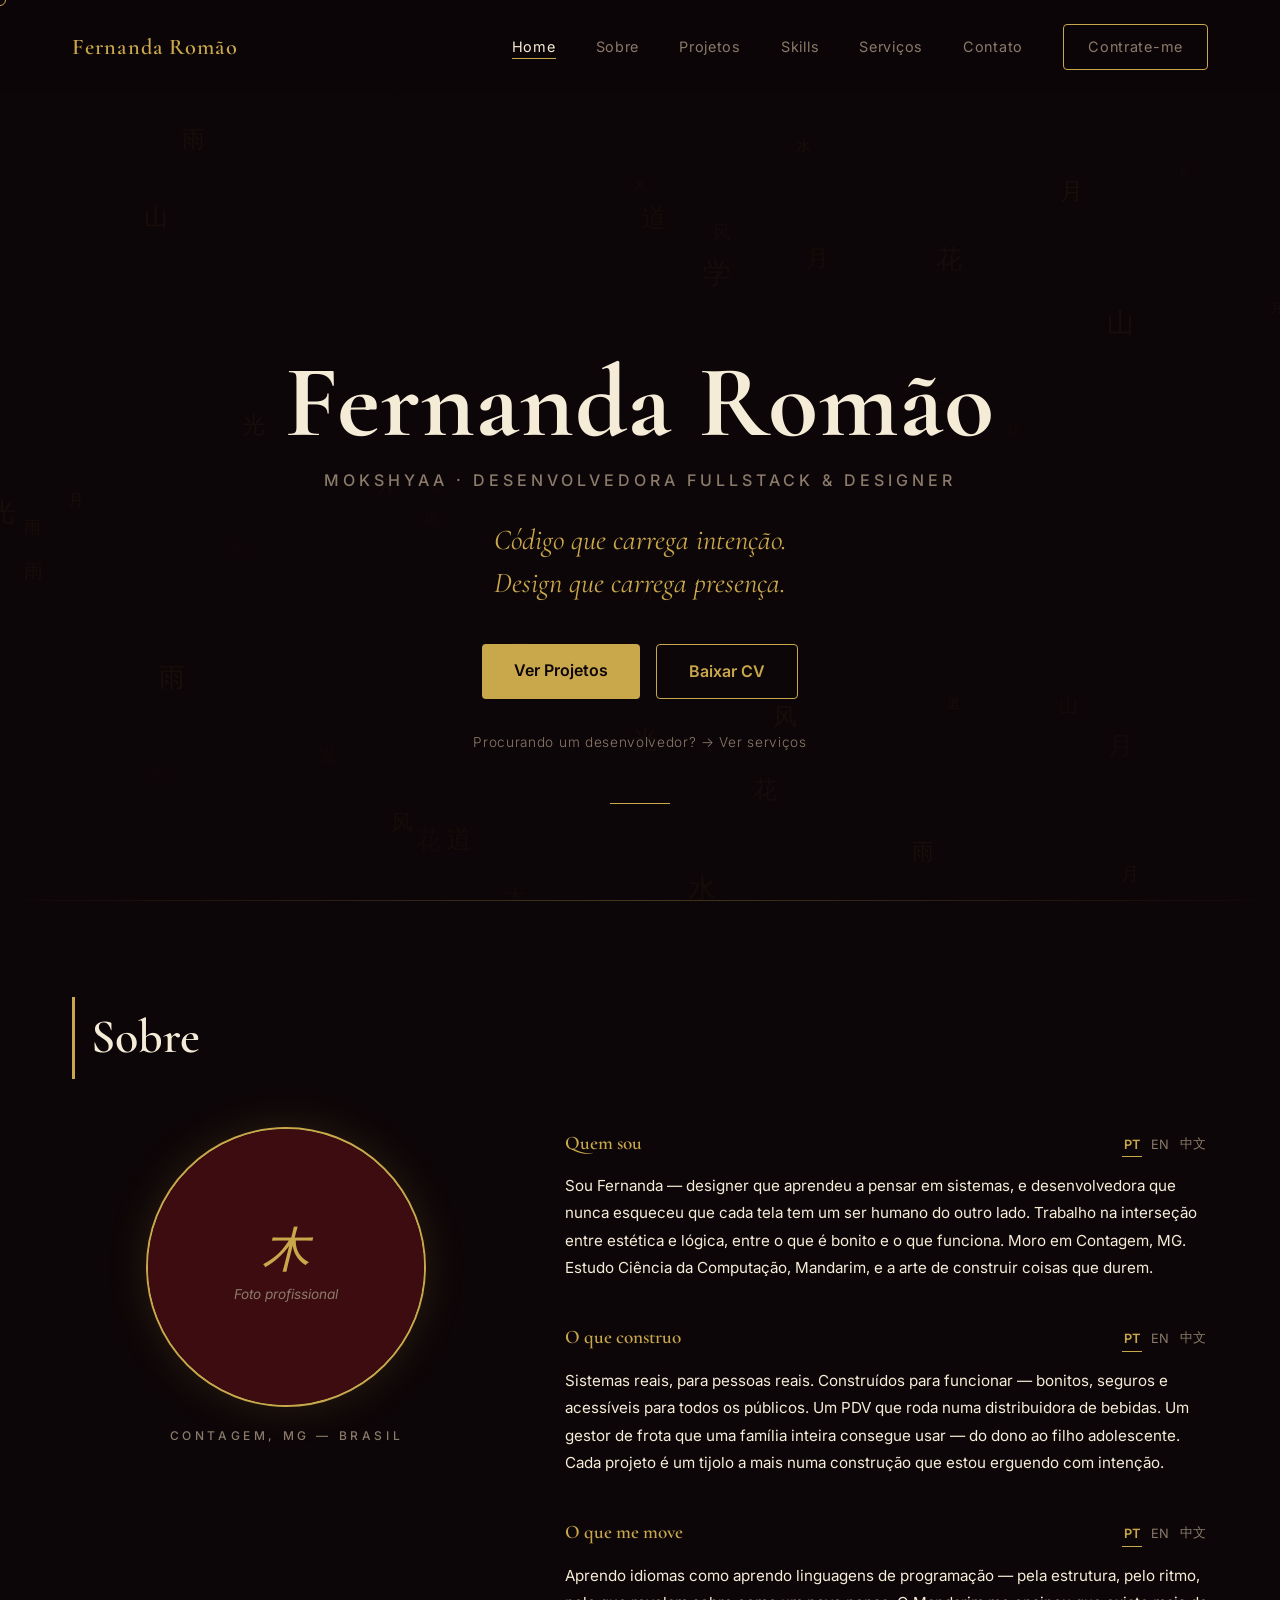
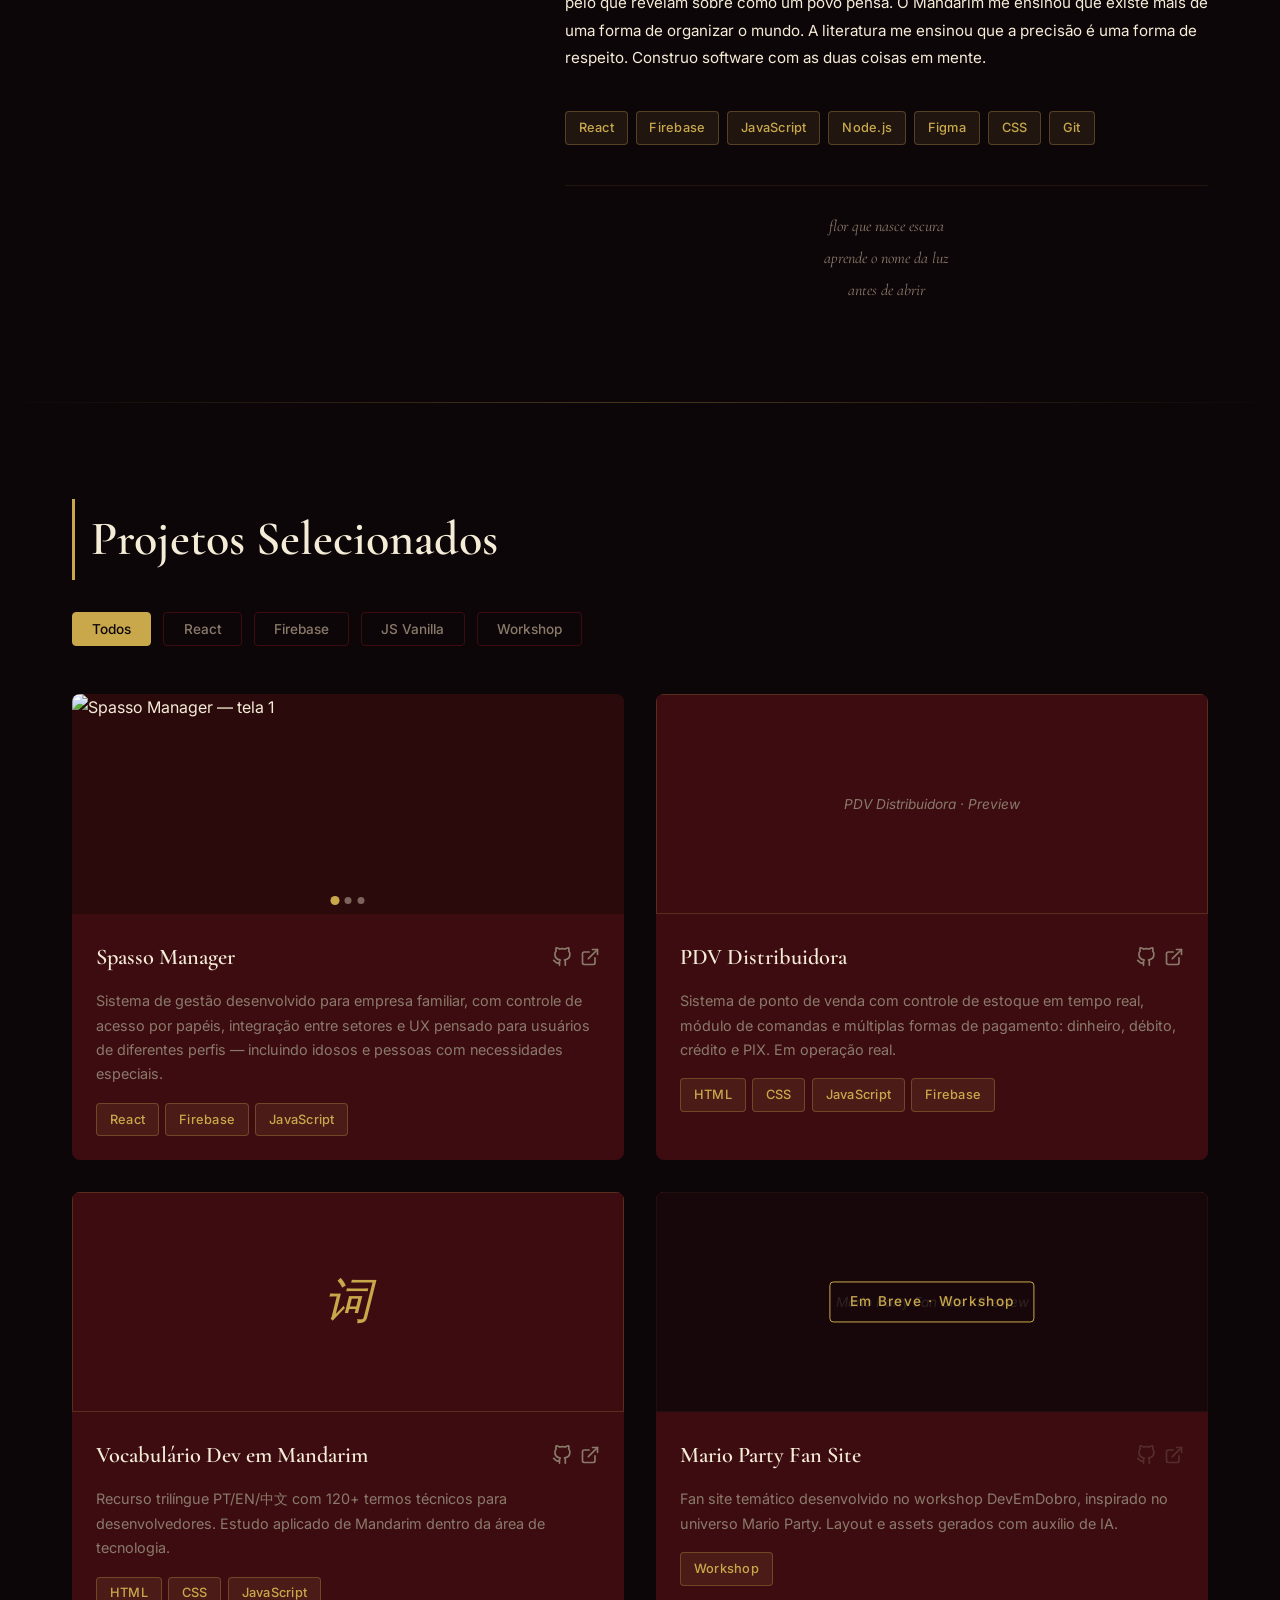
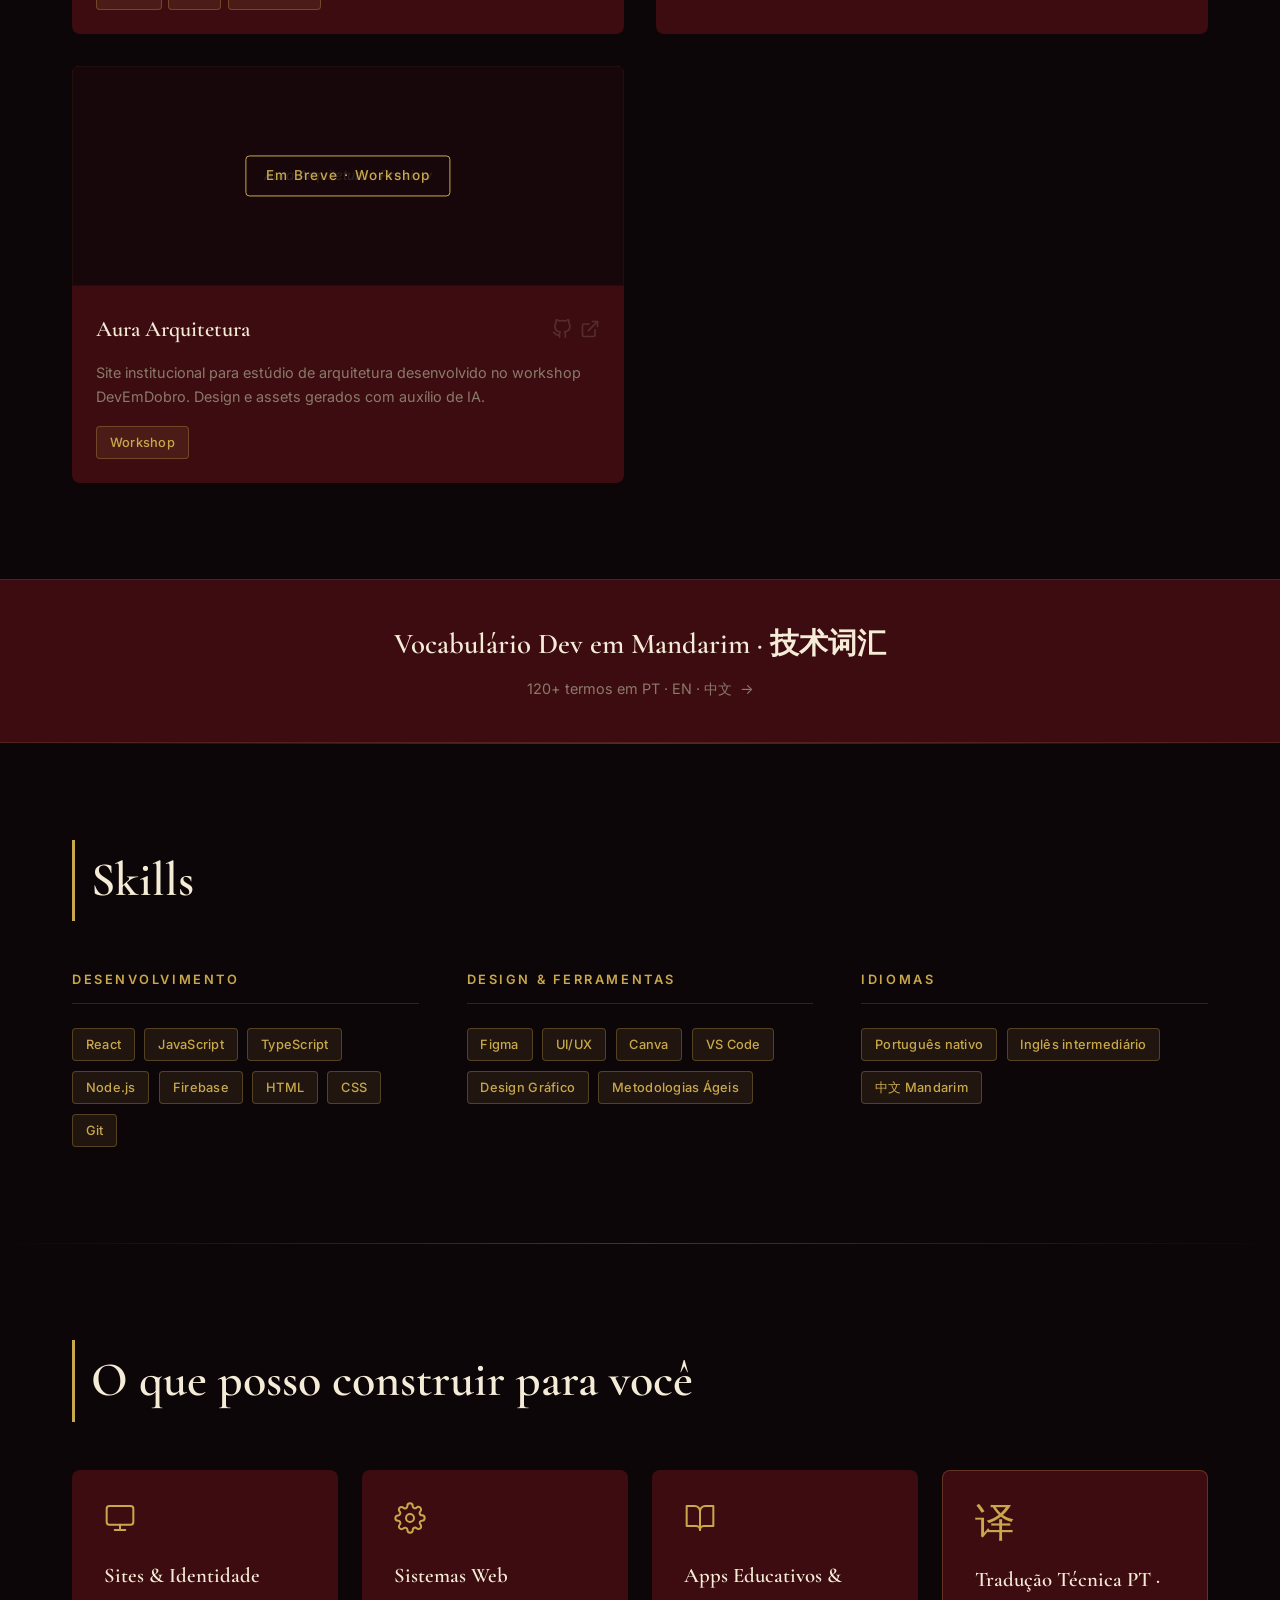
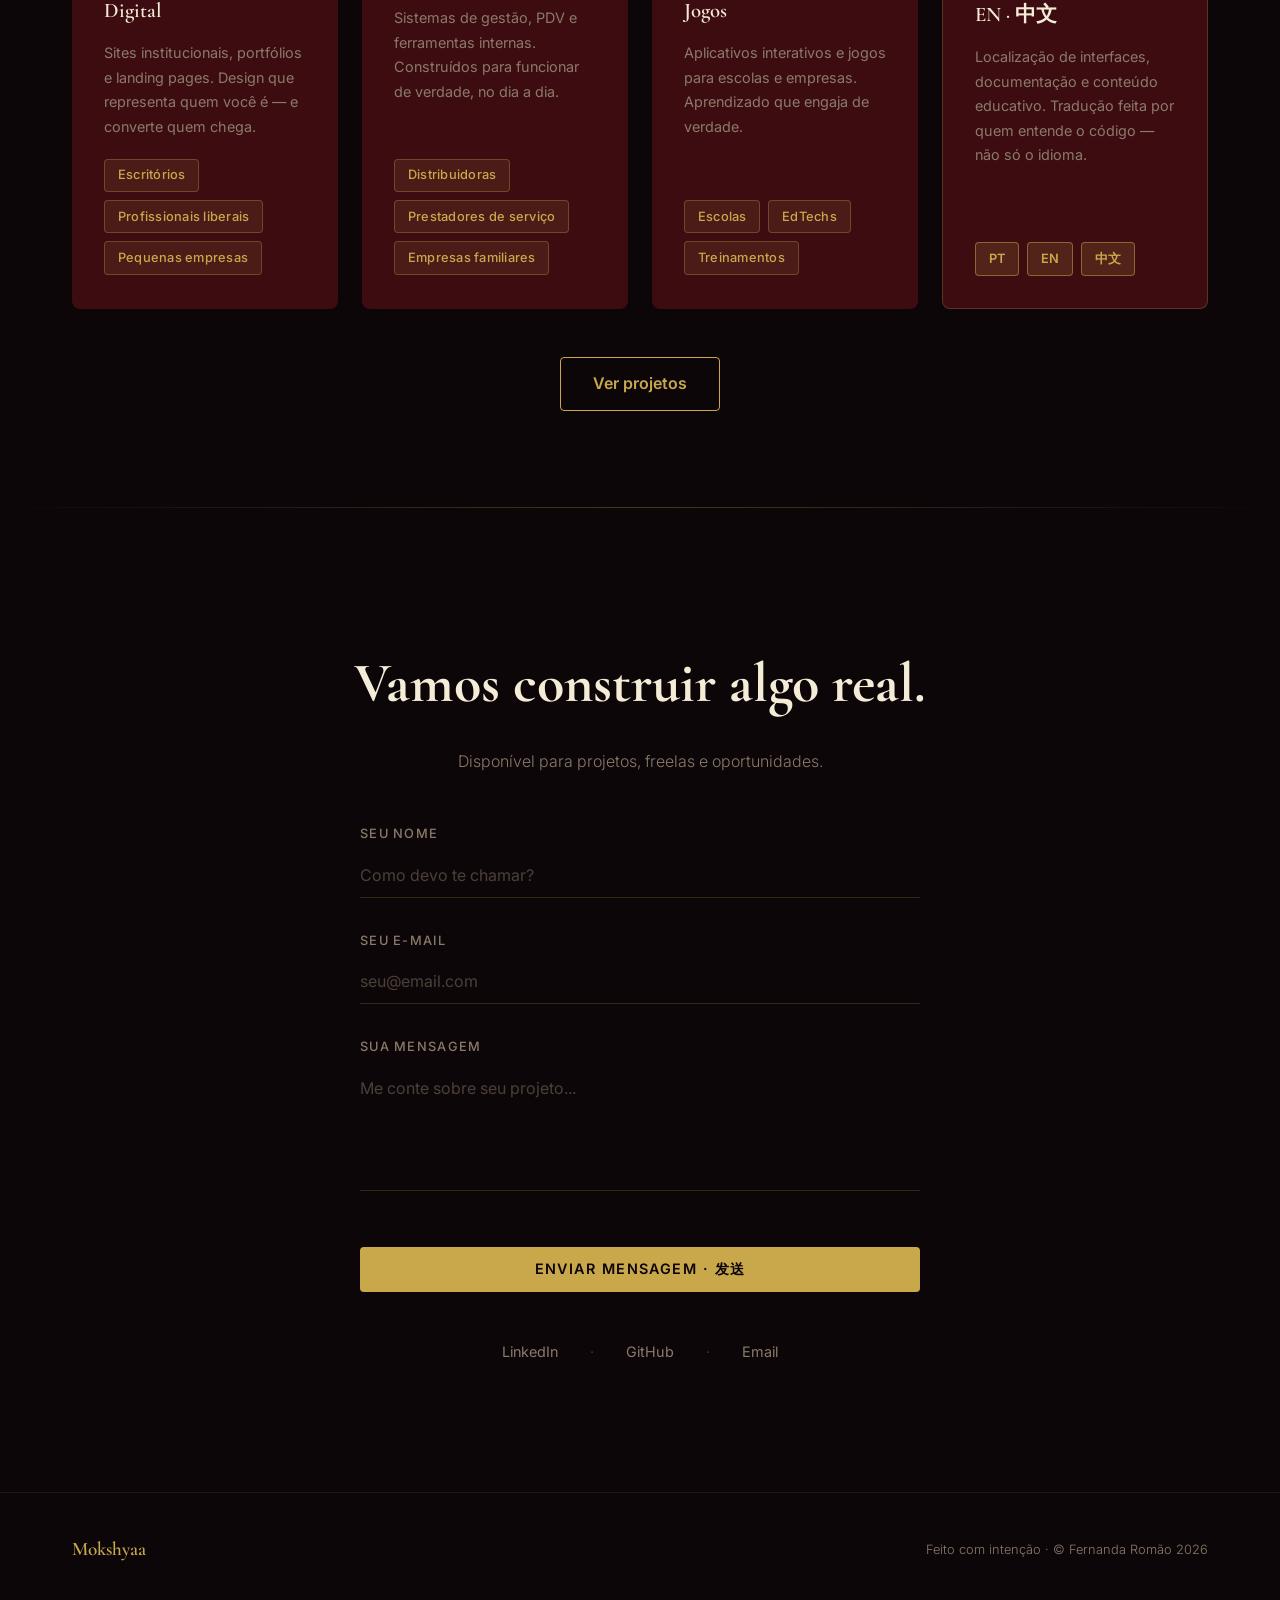
==== commit f574ebcc: "Ajustes no hero, navbar fixa e base do carrossel de projetos" ====
--- a/index.html
+++ b/index.html
@@ -37,7 +37,7 @@
   =========================================== -->
   <header id="navbar">
     <nav class="nav-container" aria-label="Navegação principal">
-      <a href="#hero" class="nav-logo">Mokshyaa</a>
+      <a href="#hero" class="nav-logo">Fernanda Romão</a>
  
       <ul class="nav-links">
         <li><a href="#hero" class="nav-link active">Home</a></li>
@@ -46,7 +46,7 @@
         <li><a href="#skills" class="nav-link">Skills</a></li>
         <li><a href="#servicos" class="nav-link">Serviços</a></li>
         <li><a href="#contato" class="nav-link">Contato</a></li>
-        <li><a href="#contato" class="btn-outline nav-hire">Hire Me</a></li>
+        <li><a href="#contato" class="btn-outline nav-hire">Contrate-me</a></li>
       </ul>
  
       <button class="hamburger" aria-label="Abrir menu" aria-expanded="false" aria-controls="mobile-menu">
@@ -65,7 +65,7 @@
     <a href="#skills" class="mobile-link">Skills</a>
     <a href="#servicos" class="mobile-link">Serviços</a>
     <a href="#contato" class="mobile-link">Contato</a>
-    <a href="#contato" class="btn-outline">Hire Me</a>
+    <a href="#contato" class="btn-outline">Contrate-me</a>
   </div>
  
   <!-- ==========================================
@@ -80,17 +80,11 @@
       <canvas id="hero-canvas"></canvas>
  
       <div class="hero-content">
-        <h1 class="hero-name">
-          <span style="animation-delay:0.05s">F</span><span style="animation-delay:0.10s">e</span><span style="animation-delay:0.15s">r</span><span style="animation-delay:0.20s">n</span><span style="animation-delay:0.25s">a</span><span style="animation-delay:0.30s">n</span><span style="animation-delay:0.35s">d</span><span style="animation-delay:0.40s">a</span>
-          <span style="animation-delay:0.45s">&nbsp;</span>
-          <span style="animation-delay:0.50s">R</span><span style="animation-delay:0.55s">o</span><span style="animation-delay:0.60s">m</span><span style="animation-delay:0.65s">ã</span><span style="animation-delay:0.70s">o</span>
-        </h1>
+        <h1 class="hero-name">Fernanda Romão</h1>
  
         <p class="hero-brand">Mokshyaa · Desenvolvedora Fullstack & Designer</p>
- 
-        <p class="hero-tagline">"A flor que desabrocha na escuridão"</p>
- 
-        <p class="hero-phrase">
+  
+        <p class="hero-tagline">
           Código que carrega intenção.<br>
           Design que carrega presença.
         </p>
@@ -230,10 +224,19 @@
         <div class="projects-grid">
  
           <!-- Card 1: Spasso Manager -->
-          <article class="project-card reveal" data-tags="react firebase">
-            <div class="project-image">
-              <div class="img-placeholder">Spasso Manager · Preview</div>
-            </div>
+          <article class="project-card reveal" data-tags="react firebase"
+         data-project-url="#" tabindex="0" role="link"
+         aria-label="Abrir projeto Spasso Manager">
+  <div class="project-carousel" aria-roledescription="carrossel">
+    <div class="carousel-track">
+      <img class="carousel-slide is-active" src="assets/img/spasso/1.jpg" alt="Spasso Manager — tela 1" loading="lazy">
+      <img class="carousel-slide" src="assets/img/spasso/2.jpg" alt="Spasso Manager — tela 2" loading="lazy">
+      <img class="carousel-slide" src="assets/img/spasso/3.jpg" alt="Spasso Manager — tela 3" loading="lazy">
+    </div>
+    <button class="carousel-arrow carousel-prev" aria-label="Imagem anterior" type="button">‹</button>
+    <button class="carousel-arrow carousel-next" aria-label="Próxima imagem" type="button">›</button>
+    <div class="carousel-dots" role="tablist" aria-label="Selecionar imagem"></div>
+  </div>
             <div class="project-body">
               <h3 class="project-title">
                 Spasso Manager
@@ -561,7 +564,6 @@
         </div>
  
         <div class="services-ctas reveal">
-          <a href="#contato" class="btn-primary">Solicitar orçamento</a>
           <a href="#projetos" class="btn-outline">Ver projetos</a>
         </div>
       </div>
--- a/assets/css/style.css
+++ b/assets/css/style.css
@@ -185,6 +185,9 @@
       z-index: 1000;
       transition: var(--transition-mid);
       padding: 1.5rem 0;
+      background: rgba(13, 6, 8, 0.85);
+      backdrop-filter: blur(12px);
+      -webkit-backdrop-filter: blur(12px);
     }
 
     #navbar.navbar-scrolled {
@@ -344,6 +347,8 @@
       justify-content: center;
       position: relative;
       overflow: hidden;
+      padding-top: 250px;
+      box-sizing: border-box;
     }
 
     #hero-canvas {
@@ -369,18 +374,17 @@
       font-weight: 700;
       font-size: clamp(3rem, 8vw, 7rem);
       color: #F5ECD7;
-      line-height: 1;
+      line-height: 1.1;
       margin-bottom: 0.5rem;
-    }
-
-    .hero-name span {
-      display: inline-block;
+      white-space: nowrap;
+      letter-spacing: 0.01em;
+
       opacity: 0;
       transform: translateY(20px);
-      animation: letterReveal 0.6s ease forwards;
-    }
-
-    @keyframes letterReveal {
+      animation: nameReveal 0.8s ease forwards 0.15s;
+    }
+
+    @keyframes nameReveal {
       from {
         opacity: 0;
         transform: translateY(20px);
@@ -390,7 +394,6 @@
         transform: translateY(0);
       }
     }
-
     /* Marca / cargo */
     .hero-brand {
       font-family: 'Inter', sans-serif;
@@ -409,7 +412,8 @@
       font-style: italic;
       font-size: clamp(1.2rem, 3vw, 1.8rem);
       color: #C9A84C;
-      margin-bottom: 1rem;
+      line-height: 1.5;
+      margin-bottom: 2.5rem;
     }
 
     /* Frase de impacto */
@@ -1627,4 +1631,121 @@
     #hero {
       padding: 2rem;
     }
+  }
+
+  /* ============================================
+     === PROJECT CAROUSEL (Bloco D) ===
+     ============================================ */
+
+  .project-card[role="link"] {
+    cursor: pointer;
+  }
+
+  .project-card[role="link"]:hover,
+  .project-card[role="link"]:focus-visible {
+    transform: scale(1.05);
+    z-index: 5;
+    outline: none;
+  }
+
+  .project-card[role="link"]:focus-visible {
+    box-shadow: 0 0 0 2px var(--accent-gold), 0 12px 40px rgba(201, 168, 76, 0.15);
+  }
+
+  .project-carousel {
+    position: relative;
+    height: 220px;
+    overflow: hidden;
+    background: var(--bg-deep);
+  }
+
+  .carousel-track {
+    position: relative;
+    width: 100%;
+    height: 100%;
+  }
+
+  .carousel-slide {
+    position: absolute;
+    inset: 0;
+    width: 100%;
+    height: 100%;
+    object-fit: cover;
+    opacity: 0;
+    transition: opacity 500ms ease;
+    pointer-events: none;
+  }
+
+  .carousel-slide.is-active {
+    opacity: 1;
+    pointer-events: auto;
+  }
+
+  .project-card[role="link"]:hover .carousel-slide.is-active {
+    transform: scale(1.03);
+    transition: opacity 500ms ease, transform 600ms ease;
+  }
+
+  .carousel-arrow {
+    position: absolute;
+    top: 50%;
+    transform: translateY(-50%);
+    width: 36px;
+    height: 36px;
+    border-radius: 50%;
+    border: 1px solid rgba(201, 168, 76, 0.4);
+    background: rgba(13, 6, 8, 0.6);
+    color: var(--accent-gold);
+    font-size: 1.4rem;
+    line-height: 1;
+    cursor: pointer;
+    display: flex;
+    align-items: center;
+    justify-content: center;
+    opacity: 0;
+    transition: opacity 250ms ease, background 200ms ease;
+    z-index: 3;
+  }
+
+  .carousel-prev { left: 10px; }
+  .carousel-next { right: 10px; }
+
+  .project-card:hover .carousel-arrow {
+    opacity: 1;
+  }
+
+  .carousel-arrow:hover {
+    background: var(--accent-gold);
+    color: #0D0608;
+  }
+
+  .carousel-dots {
+    position: absolute;
+    bottom: 10px;
+    left: 50%;
+    transform: translateX(-50%);
+    display: flex;
+    gap: 6px;
+    z-index: 3;
+  }
+
+  .carousel-dot {
+    width: 7px;
+    height: 7px;
+    border-radius: 50%;
+    border: none;
+    padding: 0;
+    background: rgba(245, 236, 215, 0.4);
+    cursor: pointer;
+    transition: background 200ms ease, transform 200ms ease;
+  }
+
+  .carousel-dot.is-active {
+    background: var(--accent-gold);
+    transform: scale(1.3);
+  }
+
+  @media (prefers-reduced-motion: reduce) {
+    .carousel-slide { transition: none; }
+    .project-card[role="link"]:hover { transform: none; }
   }
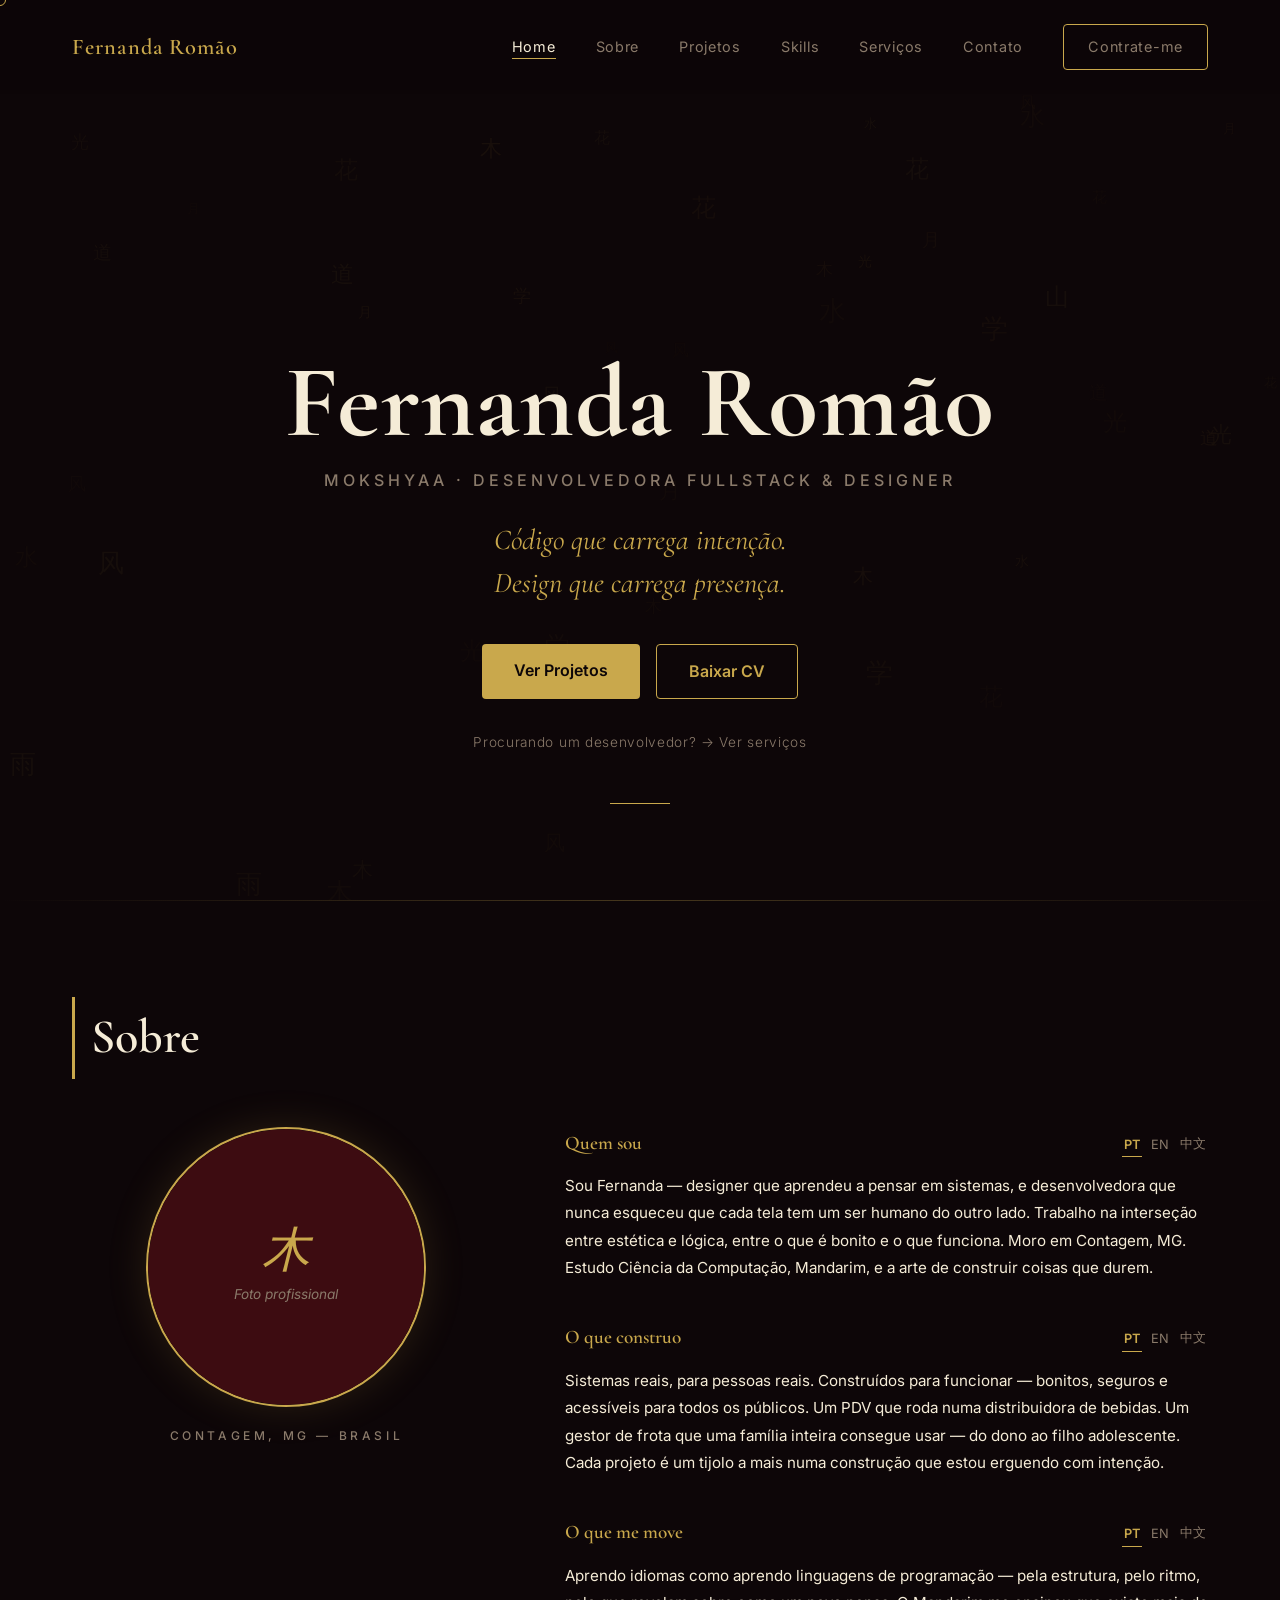
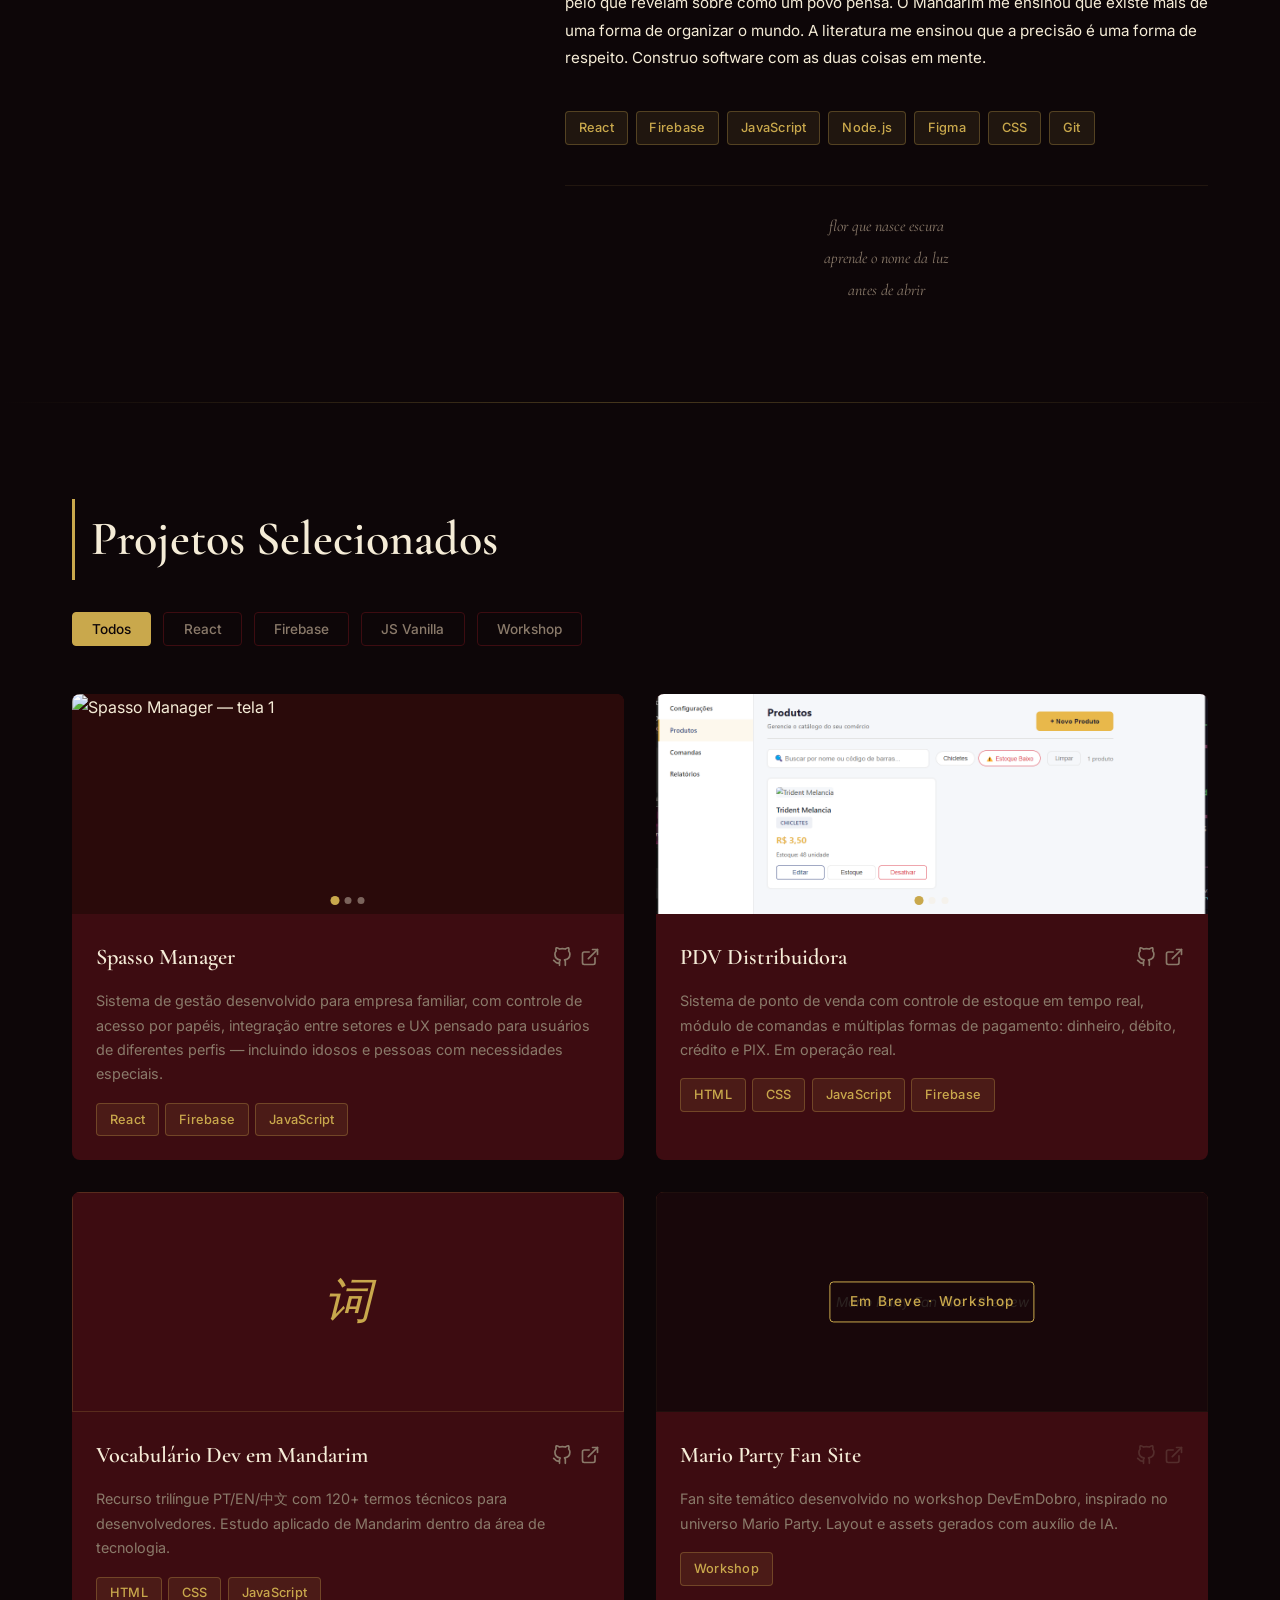
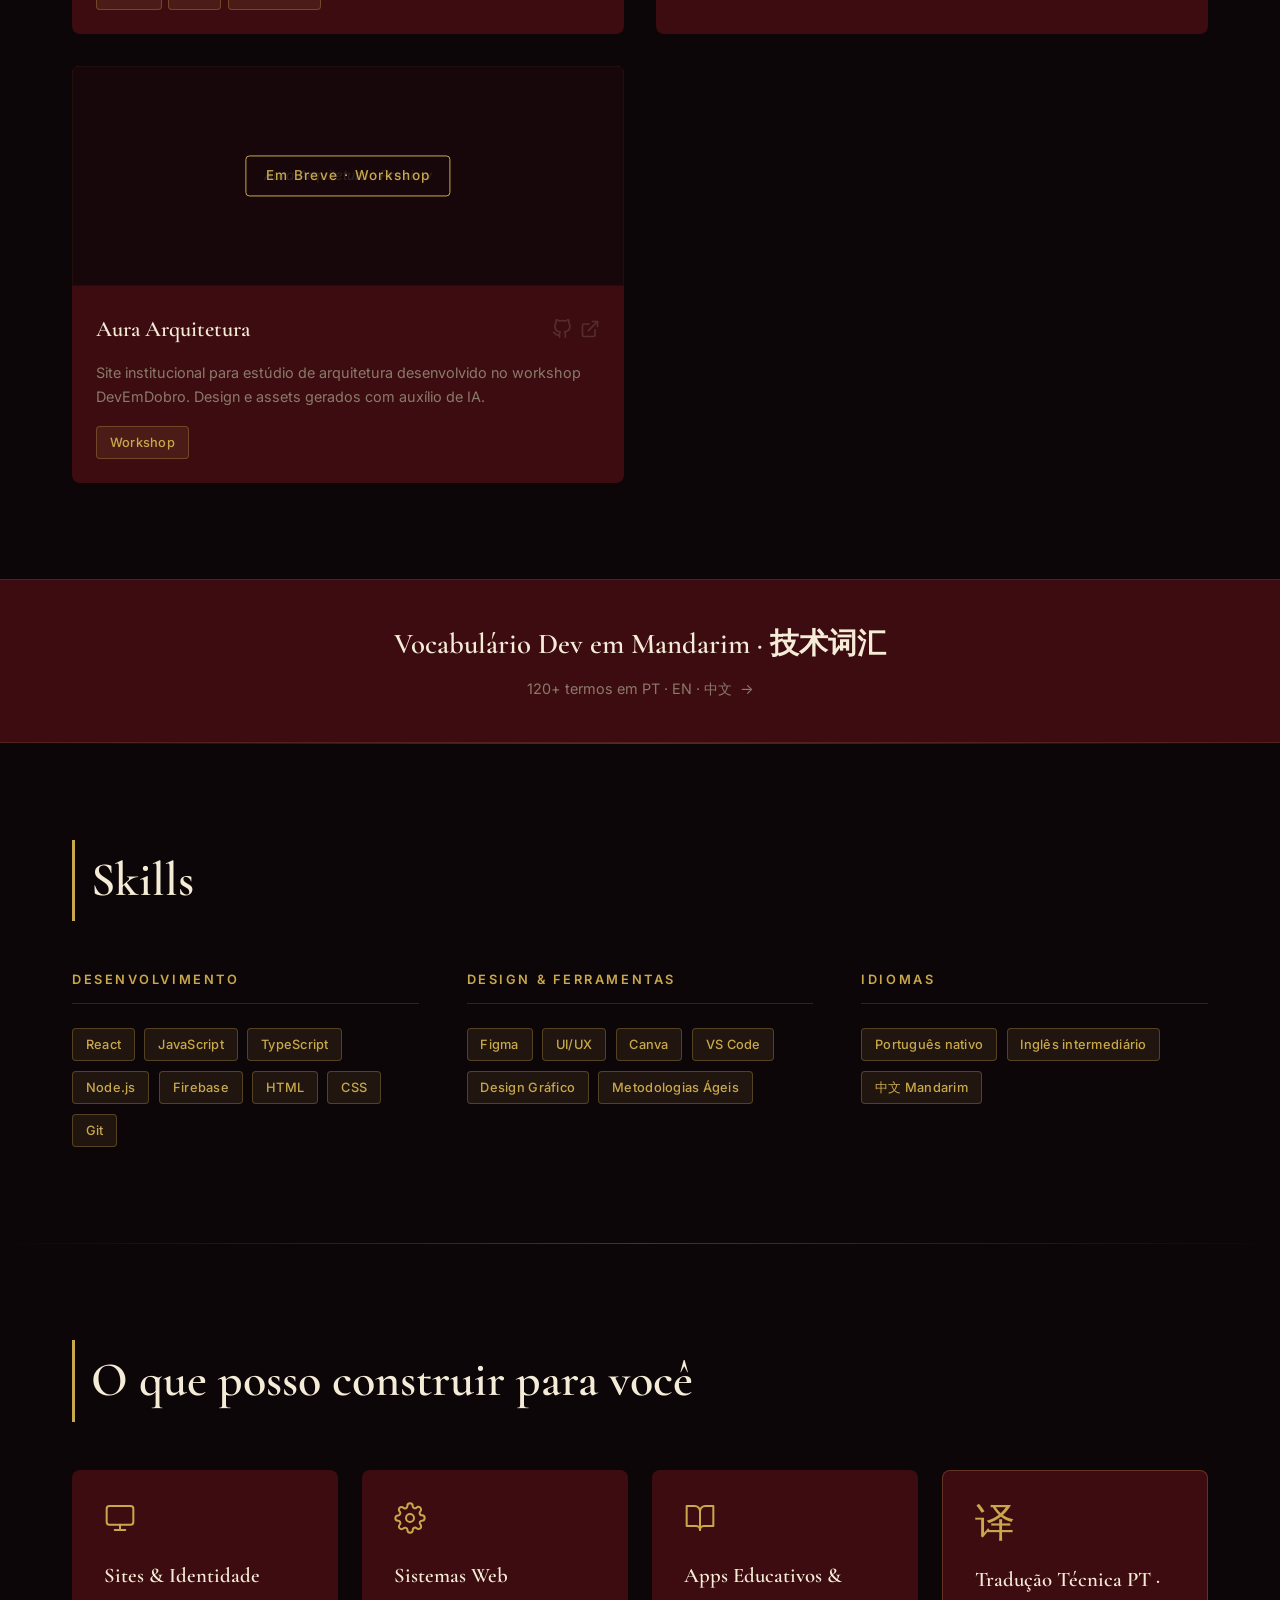
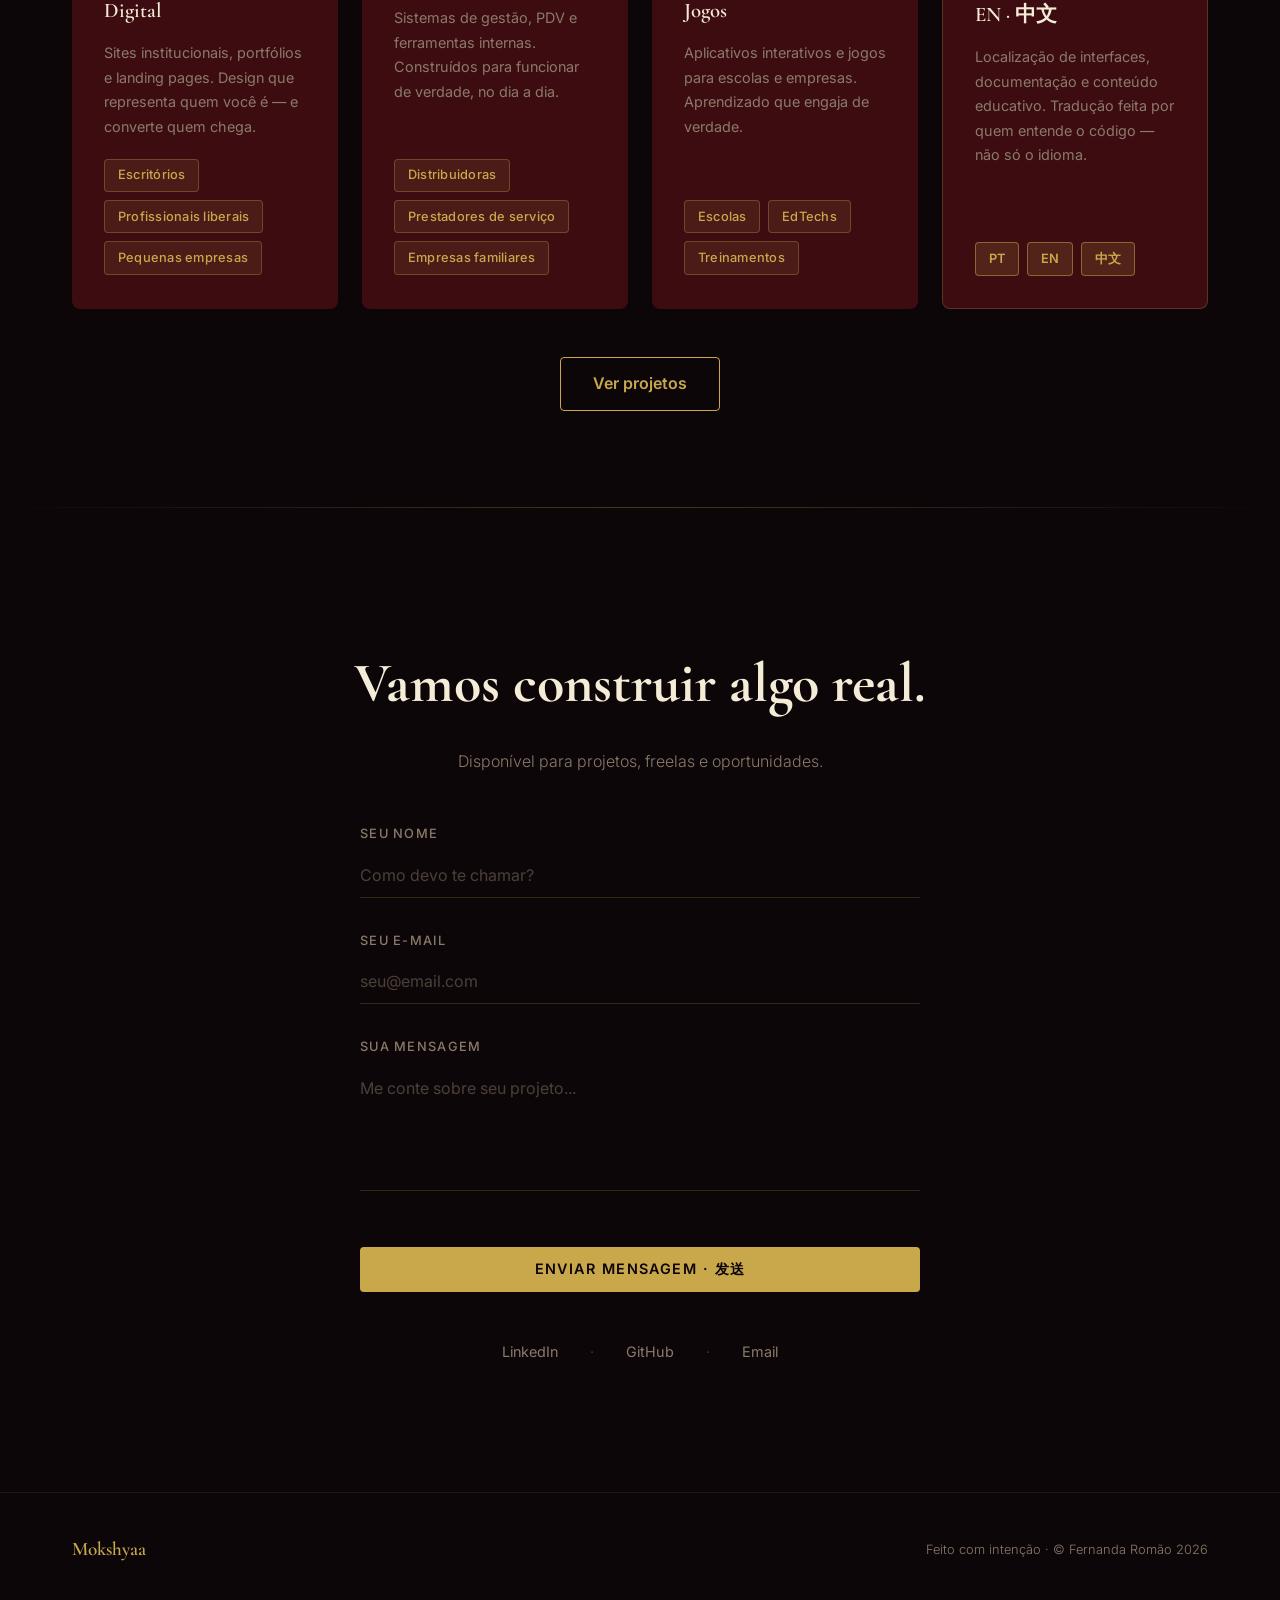
==== commit 36e6cd14: "Adiciona carrossel funcional no card do PDV com prints reais" ====
--- a/index.html
+++ b/index.html
@@ -267,10 +267,19 @@
           </article>
  
           <!-- Card 2: PDV Distribuidora -->
-          <article class="project-card reveal" data-tags="js-vanilla firebase">
-            <div class="project-image">
-              <div class="img-placeholder">PDV Distribuidora · Preview</div>
-            </div>
+          <article class="project-card reveal" data-tags="js-vanilla firebase"
+         data-project-url="#" tabindex="0" role="link"
+         aria-label="Abrir projeto PDV Distribuidora">
+  <div class="project-carousel" aria-roledescription="carrossel">
+    <div class="carousel-track">
+      <img class="carousel-slide is-active" src="assets/img/pdv/1.png" alt="PDV — módulo de produtos" loading="lazy">
+      <img class="carousel-slide" src="assets/img/pdv/2.png" alt="PDV — configurações" loading="lazy">
+      <img class="carousel-slide" src="assets/img/pdv/3.png" alt="PDV — personalização de cores" loading="lazy">
+    </div>
+    <button class="carousel-arrow carousel-prev" aria-label="Imagem anterior" type="button">‹</button>
+    <button class="carousel-arrow carousel-next" aria-label="Próxima imagem" type="button">›</button>
+    <div class="carousel-dots" role="tablist" aria-label="Selecionar imagem"></div>
+  </div>
             <div class="project-body">
               <h3 class="project-title">
                 PDV Distribuidora
